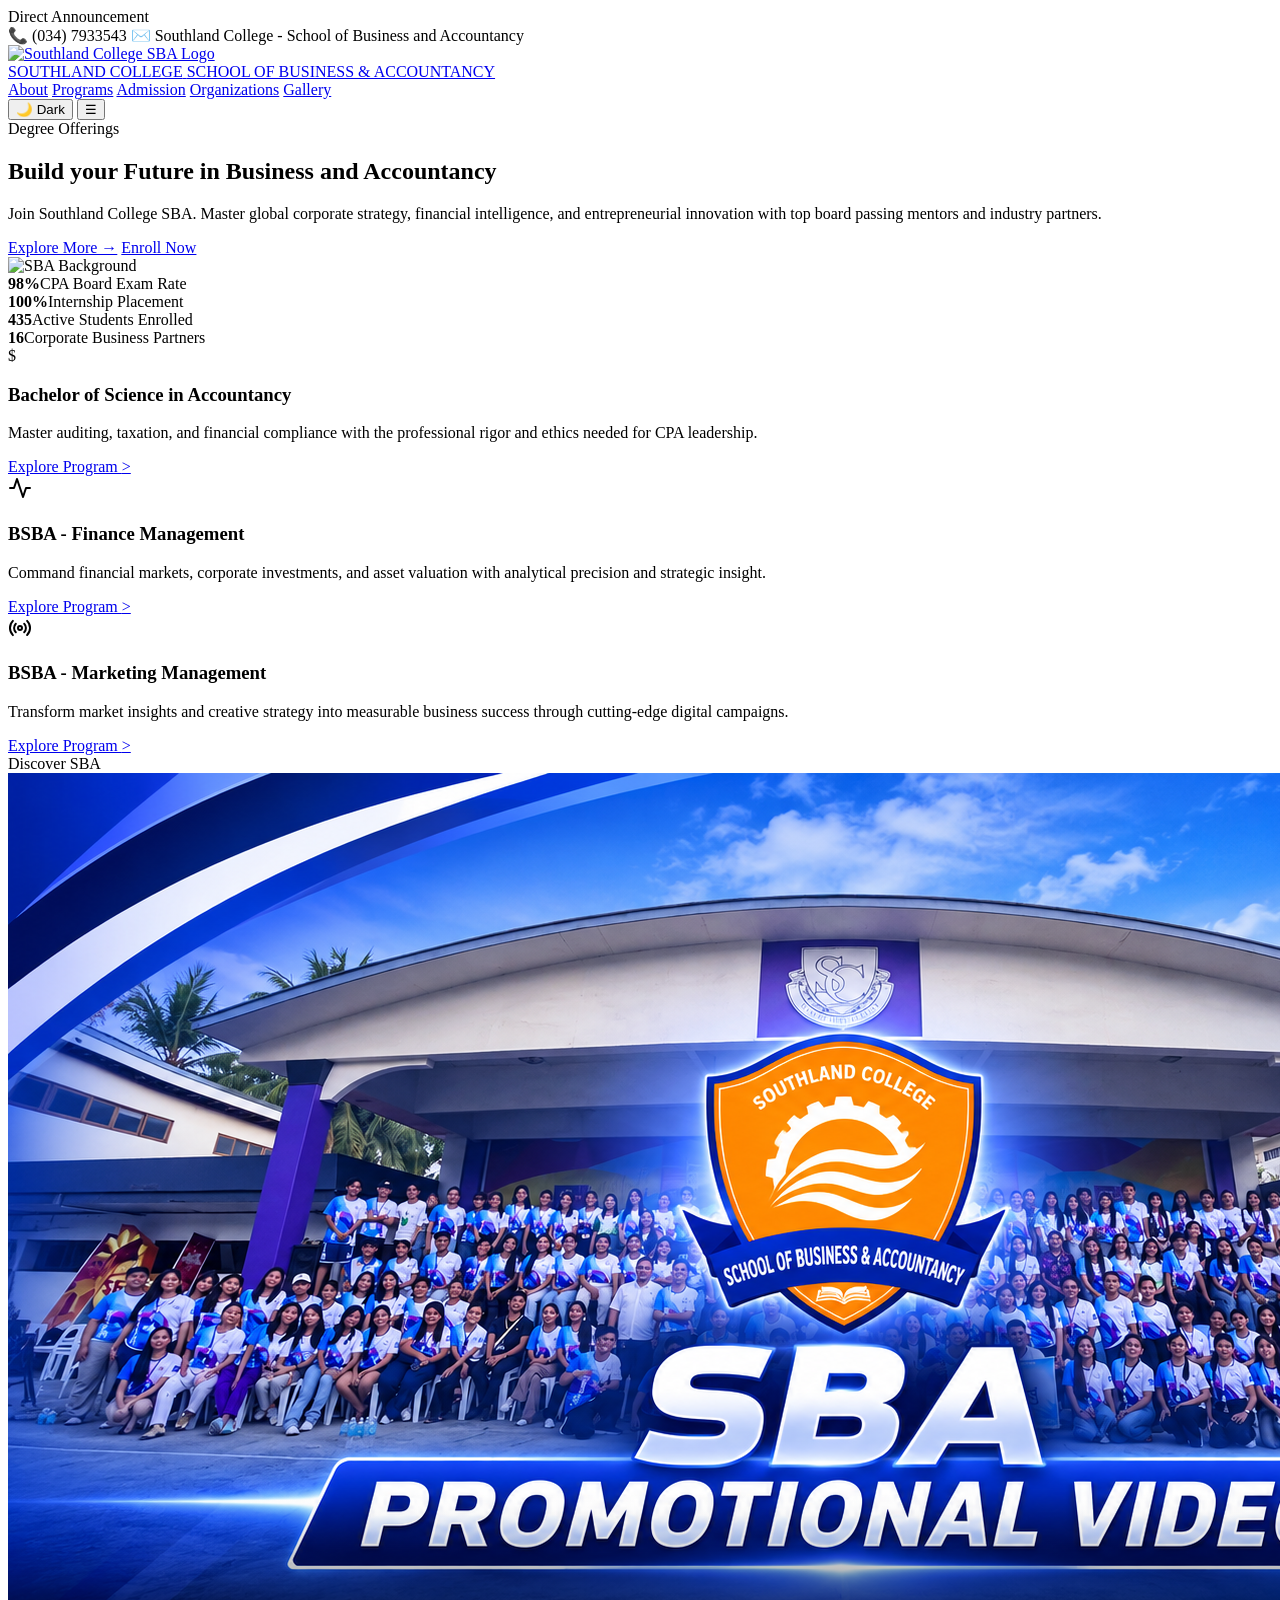
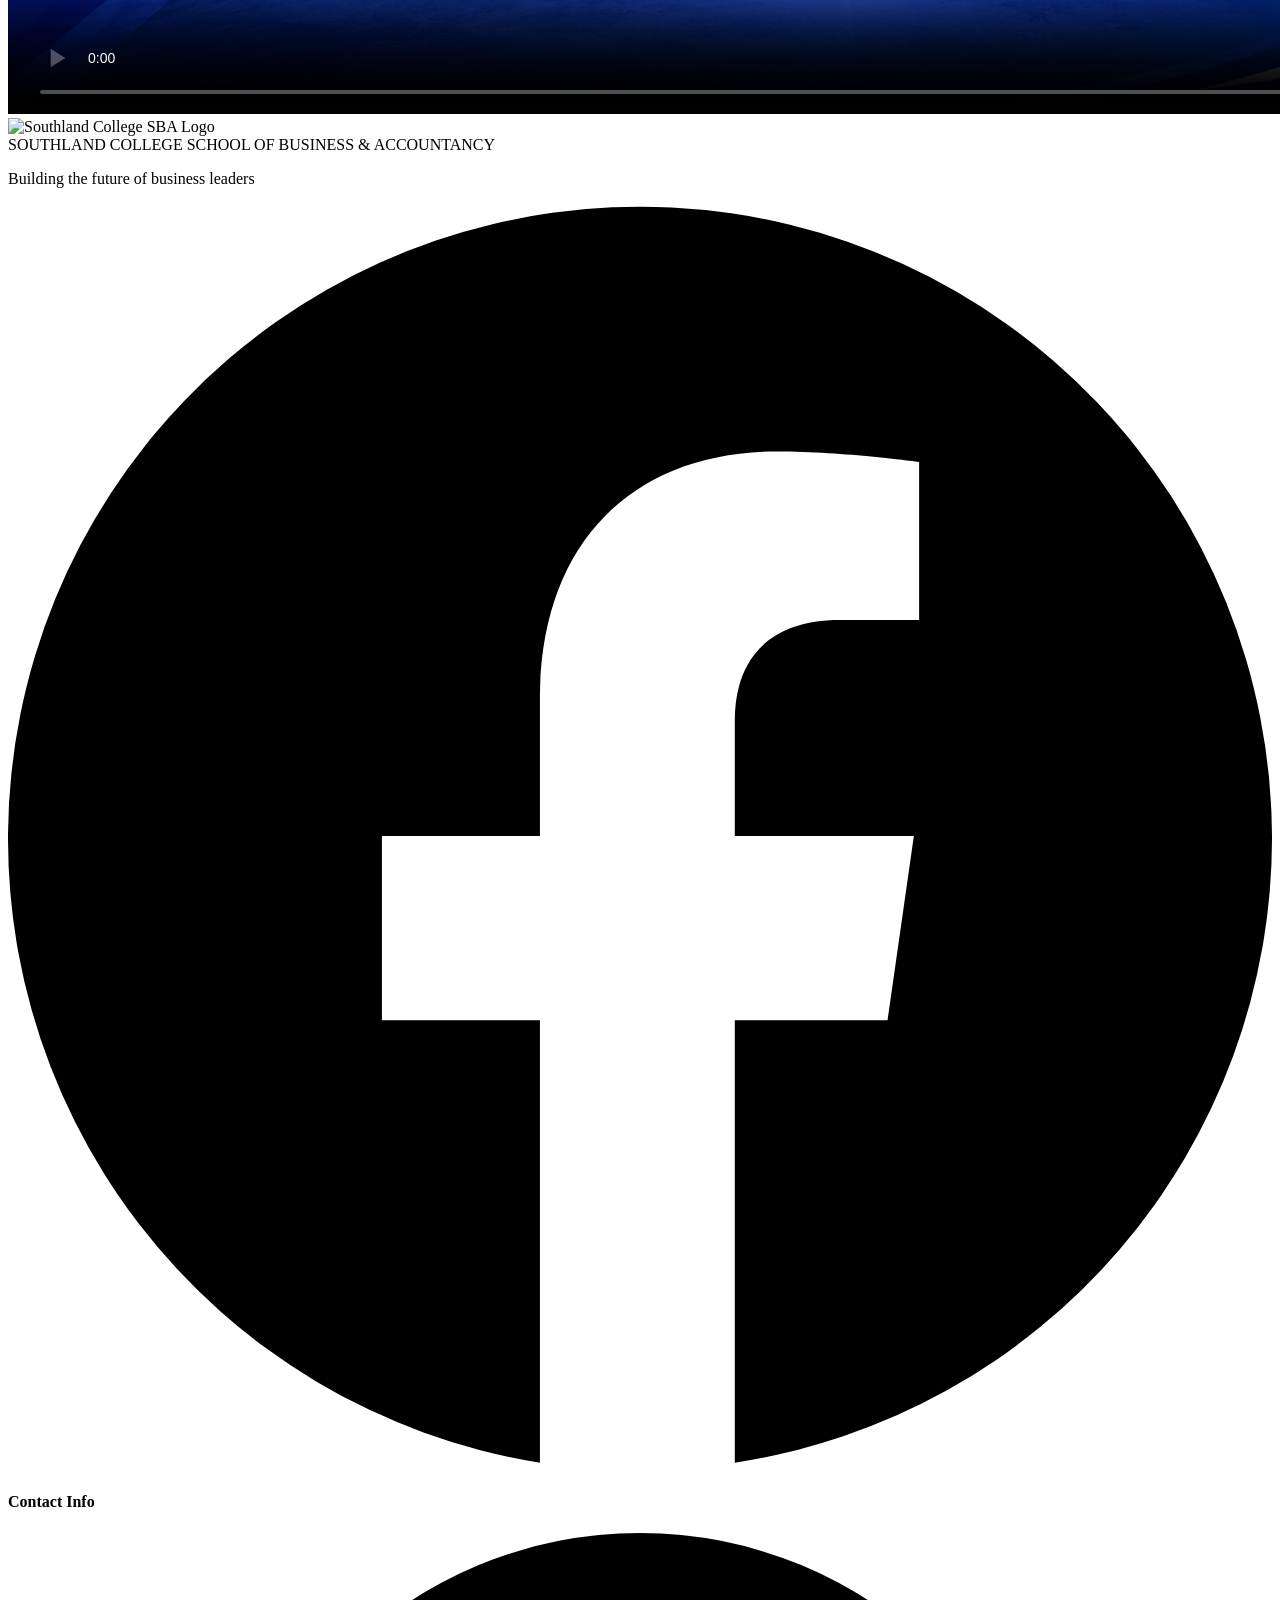
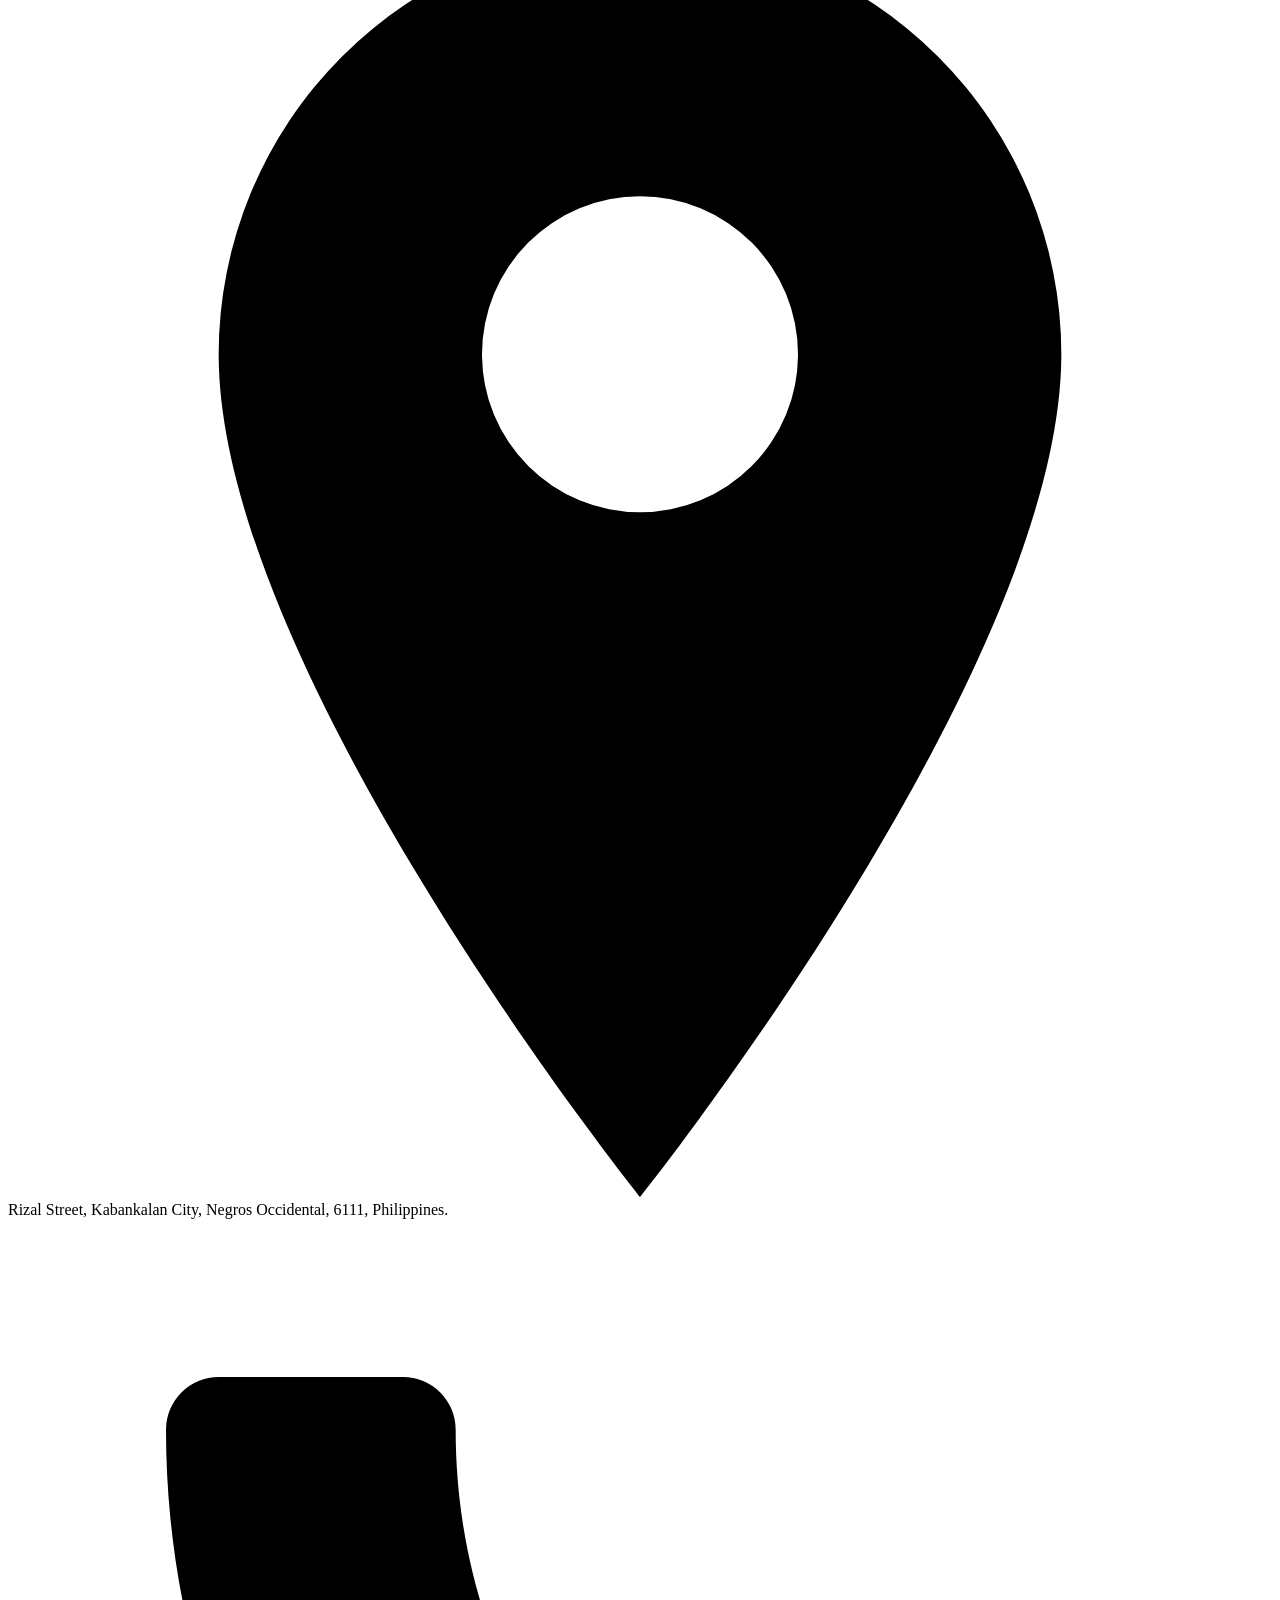
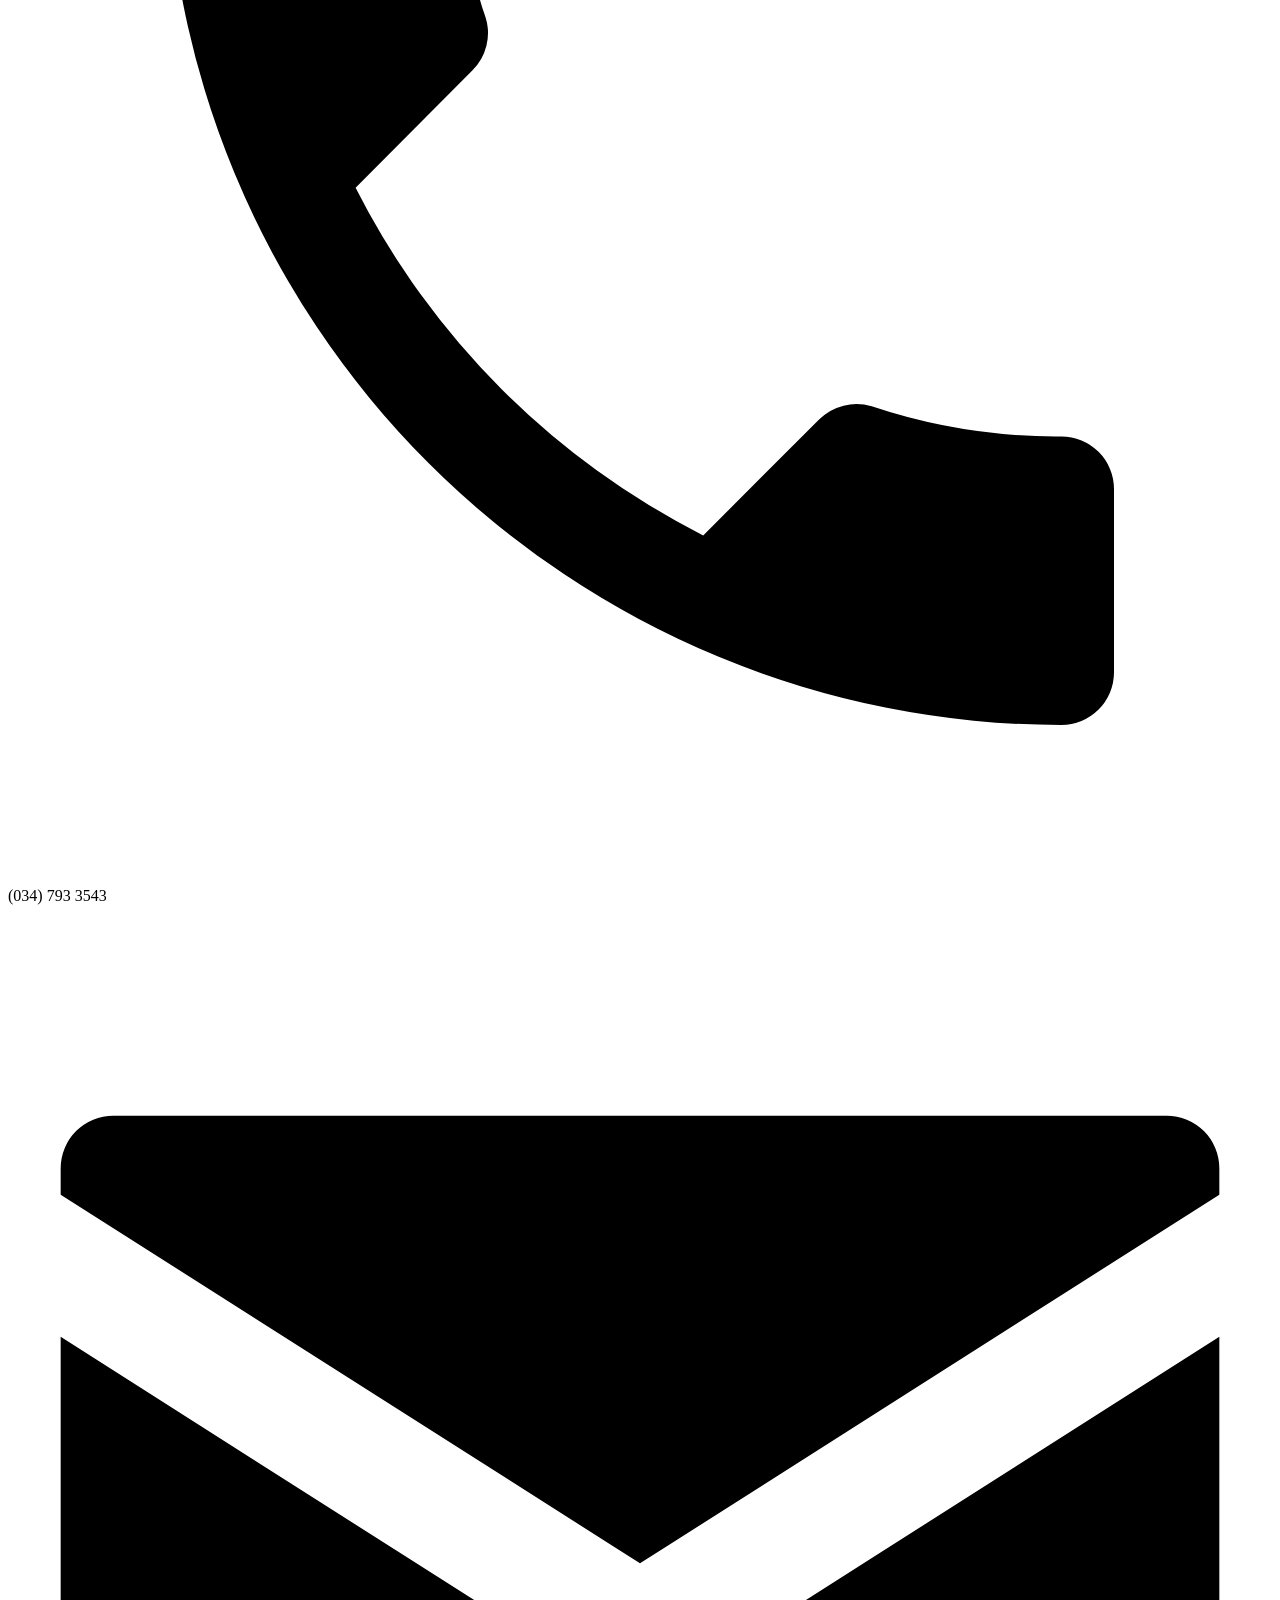
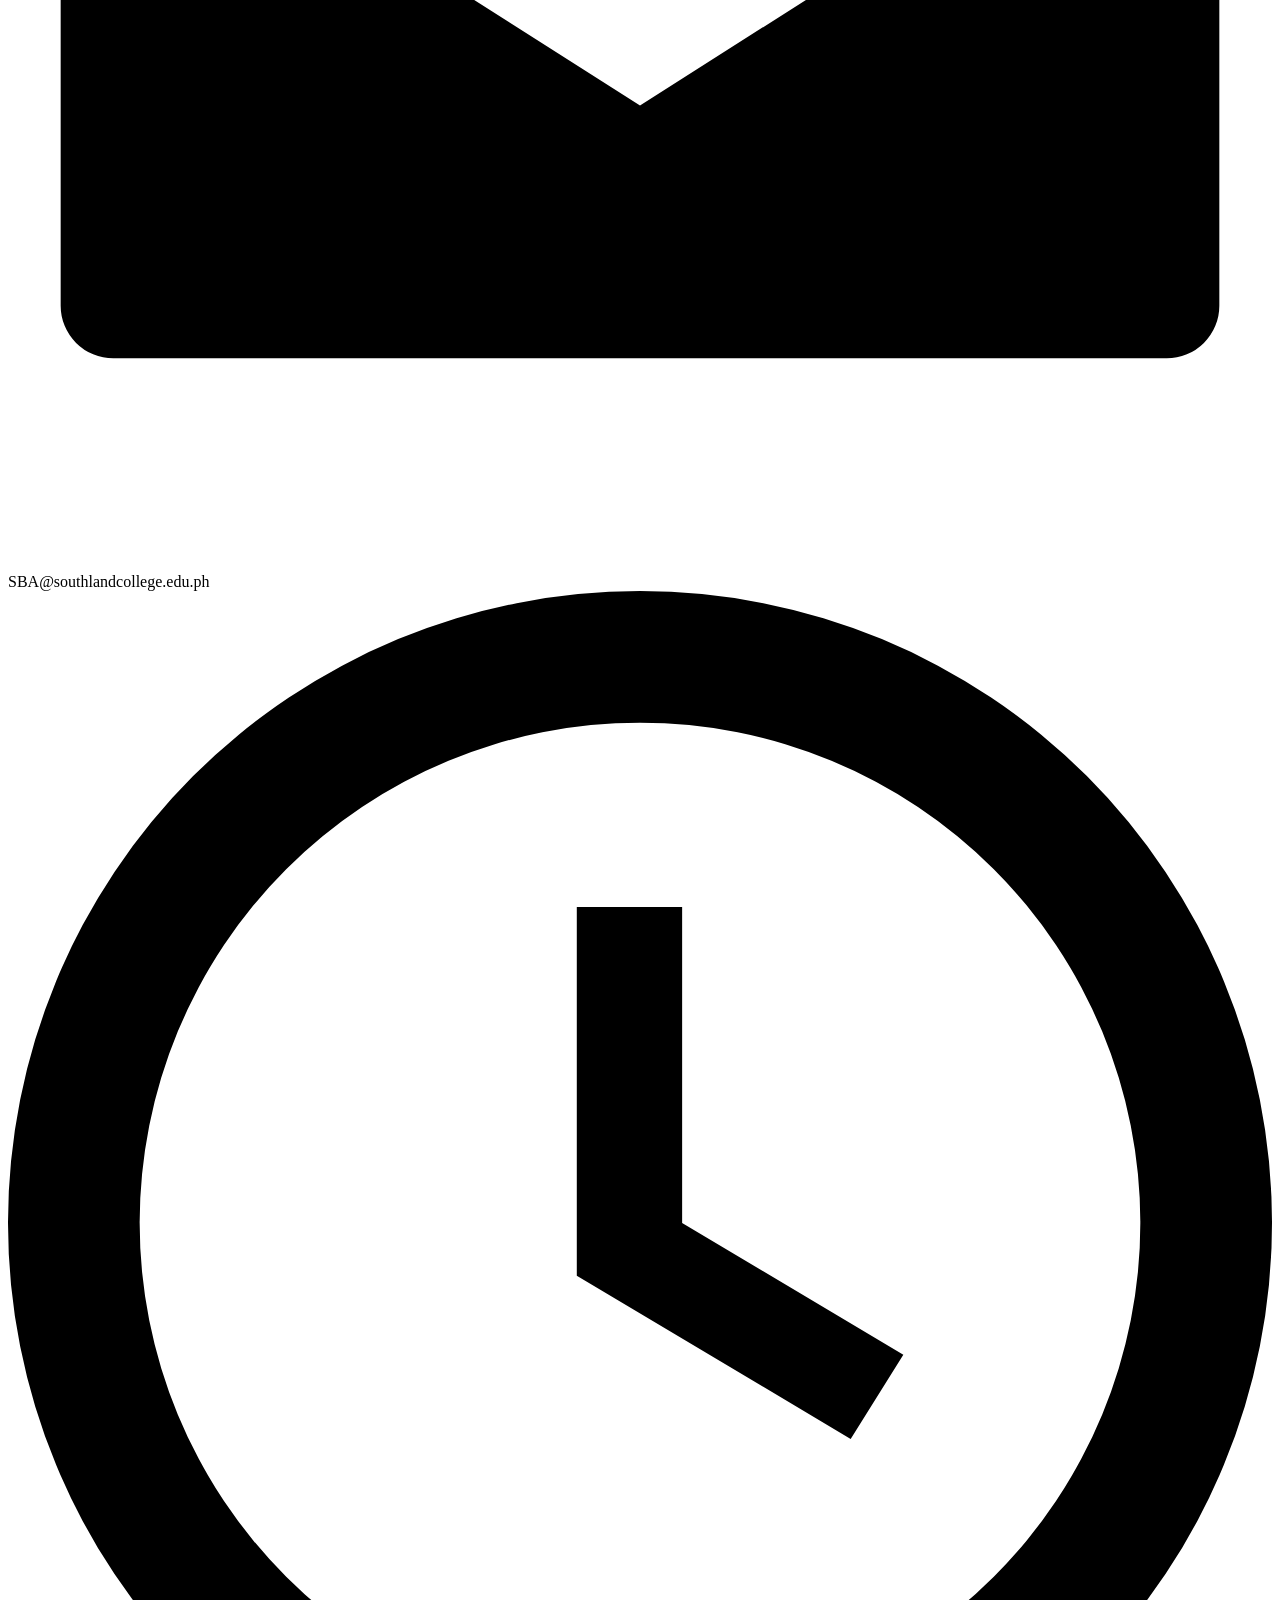
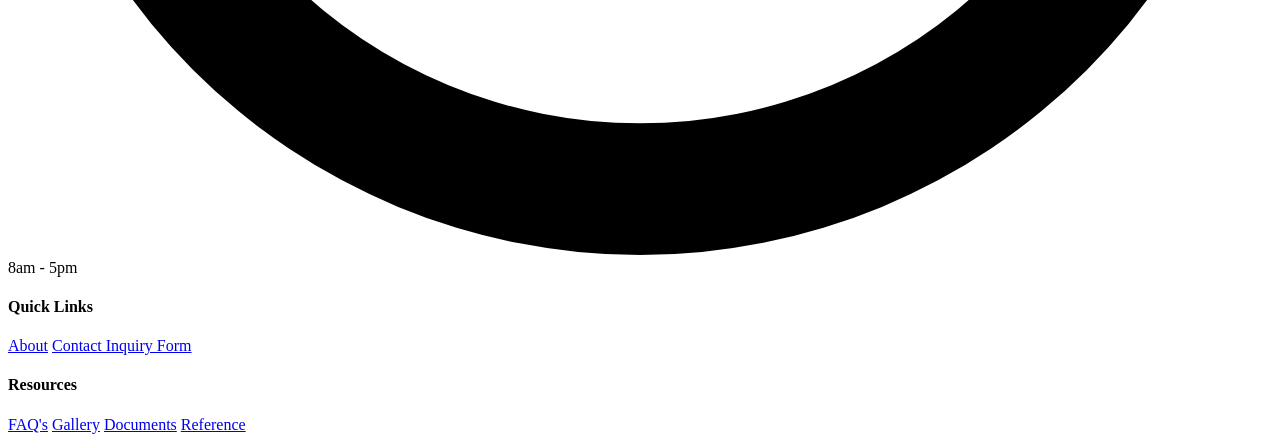
==== SBAWb2.0/html/index.html @ 4d2c1eac "Add files via upload this is not the fennish version" ====
<!DOCTYPE html>
<html lang="en">

<head>
    <meta charset="utf-8">
    <meta name="viewport" content="width=device-width, initial-scale=1, viewport-fit=cover">
    <title>Southland College - SBA | Home</title>
    <link rel="stylesheet" href="../styles/global.css">
    <link rel="stylesheet" href="../styles/home.css">
    <!-- Google Fonts: Inter -->
    <link rel="preconnect" href="https://fonts.googleapis.com">
    <link rel="preconnect" href="https://fonts.gstatic.com" crossorigin>
    <link href="https://fonts.googleapis.com/css2?family=Inter:wght@300;400;500;600;700;800&display=swap"
        rel="stylesheet">
</head>

<body>
    <!-- TOP ANNOUNCEMENT / UTILITY BAR -->
    <div class="top-bar">
        <div class="wrap top-bar-wrap">
            <span>Direct Announcement</span>
            <div class="top-contact">
                <span>📞 (034) 7933543</span>
                <span>✉️ Southland College - School of Business and Accountancy</span>
            </div>
        </div>
    </div>

    <header>
        <div class="wrap">
            <a class="logo" href="index.html">
                <img src="../images/SBA 2 (1).png" alt="Southland College SBA Logo" class="logo-img">
                <div class="logo-text">
                    <span class="logo-title">SOUTHLAND COLLEGE</span>
                    <span class="logo-subtitle">SCHOOL OF BUSINESS & ACCOUNTANCY</span>
                </div>
            </a>
            <nav id="nav">
                <a href="about.html">About</a>
                <a href="programs.html">Programs</a>
                <a href="admission.html">Admission</a>
                <a href="organizations.html">Organizations</a>
                <a href="gallery.html">Gallery</a>
            </nav>
            <!-- Theme Toggle Button -->
            <button id="theme-toggle" class="theme-toggle-btn" aria-label="Toggle theme">🌙 Dark</button>
            <button class="menu" id="menu" aria-label="Toggle menu" aria-expanded="false">&#9776;</button>
        </div>
    </header>

    <main>
        <!-- HOME PAGE -->
        <section class="page on" id="home">
            <div class="wrap">
                <div class="hero">
                    <div>
                        <div class="eyebrow">Degree Offerings</div>
                        <h1>Build your Future in Business and Accountancy</h1>
                        <p>Join Southland College SBA. Master global corporate strategy, financial intelligence, and
                            entrepreneurial
                            innovation with top board passing mentors and industry partners.</p>
                        <a class="btn" href="admission.html">Explore More →</a>
                        <a class="btn ghost" href="admission.html">Enroll Now</a>
                    </div>
                    <div class="hero-image">
                        <img src="../images/SBABACKGROUND.PNG.jpg" alt="SBA Background">
                    </div>
                </div>

                <!-- STATS -->
                <div class="stats">
                    <div class="stat"><b>98%</b><span>CPA Board Exam Rate</span></div>
                    <div class="stat"><b>100%</b><span>Internship Placement</span></div>
                    <div class="stat"><b>435</b><span>Active Students Enrolled</span></div>
                    <div class="stat"><b>16</b><span>Corporate Business Partners</span></div>
                </div>

                <div class="grid3">
                    <!-- Card 1: Accountancy -->
                    <div class="dcard">
                        <div class="dcard-icon">
                            <span>$</span>
                        </div>
                        <h3>Bachelor of Science in Accountancy</h3>
                        <p>Master auditing, taxation, and financial compliance with the professional rigor and ethics
                            needed for CPA leadership.</p>
                        <div class="dcard-footer">
                            <a href="programs.html">Explore Program <span class="arrow">&gt;</span></a>
                        </div>
                    </div>

                    <!-- Card 2: Financial Management -->
                    <div class="dcard">
                        <div class="dcard-icon">
                            <svg width="24" height="24" viewBox="0 0 24 24" fill="none" stroke="currentColor"
                                stroke-width="2" stroke-linecap="round" stroke-linejoin="round">
                                <polyline points="22 12 18 12 15 21 9 3 6 12 2 12"></polyline>
                            </svg>
                        </div>
                        <h3>BSBA - Finance Management</h3>
                        <p>Command financial markets, corporate investments, and asset valuation with analytical
                            precision and strategic insight.</p>
                        <div class="dcard-footer">
                            <a href="programs.html">Explore Program <span class="arrow">&gt;</span></a>
                        </div>
                    </div>

                    <!-- Card 3: Marketing Management -->
                    <div class="dcard">
                        <div class="dcard-icon">
                            <svg width="24" height="24" viewBox="0 0 24 24" fill="none" stroke="currentColor"
                                stroke-width="2" stroke-linecap="round" stroke-linejoin="round">
                                <path d="M4.9 19.1C1 15.2 1 8.8 4.9 4.9"></path>
                                <path d="M7.8 16.2c-2.3-2.3-2.3-6.1 0-8.5"></path>
                                <circle cx="12" cy="12" r="2"></circle>
                                <path d="M16.2 7.8c2.3 2.3 2.3 6.1 0 8.5"></path>
                                <path d="M19.1 4.9c3.9 3.9 3.9 10.2 0 14.1"></path>
                            </svg>
                        </div>
                        <h3>BSBA - Marketing Management</h3>
                        <p>Transform market insights and creative strategy into measurable business success through
                            cutting-edge digital campaigns.</p>
                        <div class="dcard-footer">
                            <a href="programs.html">Explore Program <span class="arrow">&gt;</span></a>
                        </div>
                    </div>
                </div>

                <!-- PROMOTIONAL VIDEO SECTION -->
                <div class="sec">
                    <div class="head">
                        <div class="eyebrow">Discover SBA</div>
                    </div>

                    <div class="video-container">
                        <video controls preload="metadata" poster="../images/preview.png">

                            <source src="../images/Promotional video.mp4" type="video/mp4">

                            Your browser does not support the video tag.
                        </video>
                    </div>

                </div>
            </div>
        </section>
    </main>

    <!-- FOOTER -->
    <footer>
    <div class="wrap">
        <div>
            <div class="logo">
                <img src="../images/SBA 2 (1).png" alt="Southland College SBA Logo" class="logo-img">
                <div class="logo-text">
                    <span class="logo-title">SOUTHLAND COLLEGE</span>
                    <span class="logo-subtitle">SCHOOL OF BUSINESS &amp; ACCOUNTANCY</span>
                </div>
            </div>
            <p class="footer-tagline">Building the future of business leaders</p>
            <a class="footer-social" href="#" aria-label="Facebook" target="_blank" rel="noopener">
                <svg viewBox="0 0 24 24" aria-hidden="true"><path d="M24 12a12 12 0 1 0-13.9 11.9v-8.4H7.1V12h3V9.4c0-3 1.8-4.7 4.5-4.7 1.3 0 2.7.2 2.7.2v3h-1.5c-1.5 0-2 .9-2 1.9V12h3.4l-.5 3.5h-2.9v8.4A12 12 0 0 0 24 12z"/></svg>
            </a>
        </div>

        <div>
            <h4>Contact Info</h4>
            <div class="footer-item">
                <svg viewBox="0 0 24 24" aria-hidden="true"><path d="M12 0a8 8 0 0 0-8 8c0 6 8 16 8 16s8-10 8-16a8 8 0 0 0-8-8zm0 11a3 3 0 1 1 0-6 3 3 0 0 1 0 6z"/></svg>
                <span>Rizal Street, Kabankalan City, Negros Occidental, 6111, Philippines.</span>
            </div>
            <div class="footer-item">
                <svg viewBox="0 0 24 24" aria-hidden="true"><path d="M6.6 10.8a15 15 0 0 0 6.6 6.6l2.2-2.2a1 1 0 0 1 1-.25 11 11 0 0 0 3.6.57 1 1 0 0 1 1 1V20a1 1 0 0 1-1 1A17 17 0 0 1 3 4a1 1 0 0 1 1-1h3.5a1 1 0 0 1 1 1c0 1.25.2 2.45.57 3.57a1 1 0 0 1-.25 1z"/></svg>
                <span>(034) 793 3543</span>
            </div>
            <div class="footer-item">
                <svg viewBox="0 0 24 24" aria-hidden="true"><path d="M2 4h20a1 1 0 0 1 1 1v.5l-11 7-11-7V5a1 1 0 0 1 1-1zm-1 4.2 11 7 11-7V19a1 1 0 0 1-1 1H2a1 1 0 0 1-1-1z"/></svg>
                <span>SBA@southlandcollege.edu.ph</span>
            </div>
            <div class="footer-item">
                <svg viewBox="0 0 24 24" aria-hidden="true"><path d="M12 0a12 12 0 1 0 0 24 12 12 0 0 0 0-24zm0 21.5a9.5 9.5 0 1 1 0-19 9.5 9.5 0 0 1 0 19zM12.8 6h-2v7l5.2 3.1 1-1.6-4.2-2.5z"/></svg>
                <span>8am - 5pm</span>
            </div>
        </div>

        <div class="footer-links">
            <h4>Quick Links</h4>
            <a href="about.html">About</a>
            <a href="admission.html">Contact Inquiry Form</a>
        </div>

        <div class="footer-links">
            <h4>Resources</h4>
            <a href="about.html">FAQ's</a>
            <a href="gallery.html">Gallery</a>
            <a href="about.html">Documents</a>
            <a href="about.html">Reference</a>
        </div>
    </div>
</footer>

    <script>
        const nav = document.getElementById('nav'), mb = document.getElementById('menu');
        mb.addEventListener('click', () => { const o = nav.classList.toggle('open'); mb.setAttribute('aria-expanded', o); });

        // Dark / Light Theme Toggle Script
        const themeBtn = document.getElementById('theme-toggle');
        const currentTheme = localStorage.getItem('theme');

        if (currentTheme === 'dark') {
            document.body.classList.add('dark-theme');
            themeBtn.textContent = '☀️ Light';
        } else {
            themeBtn.textContent = '🌙 Dark';
        }

        themeBtn.addEventListener('click', () => {
            document.body.classList.toggle('dark-theme');
            const isDark = document.body.classList.contains('dark-theme');
            themeBtn.textContent = isDark ? '☀️ Light' : '🌙 Dark';
            localStorage.setItem('theme', isDark ? 'dark' : 'light');
        });
    </script>
</body>

</html>
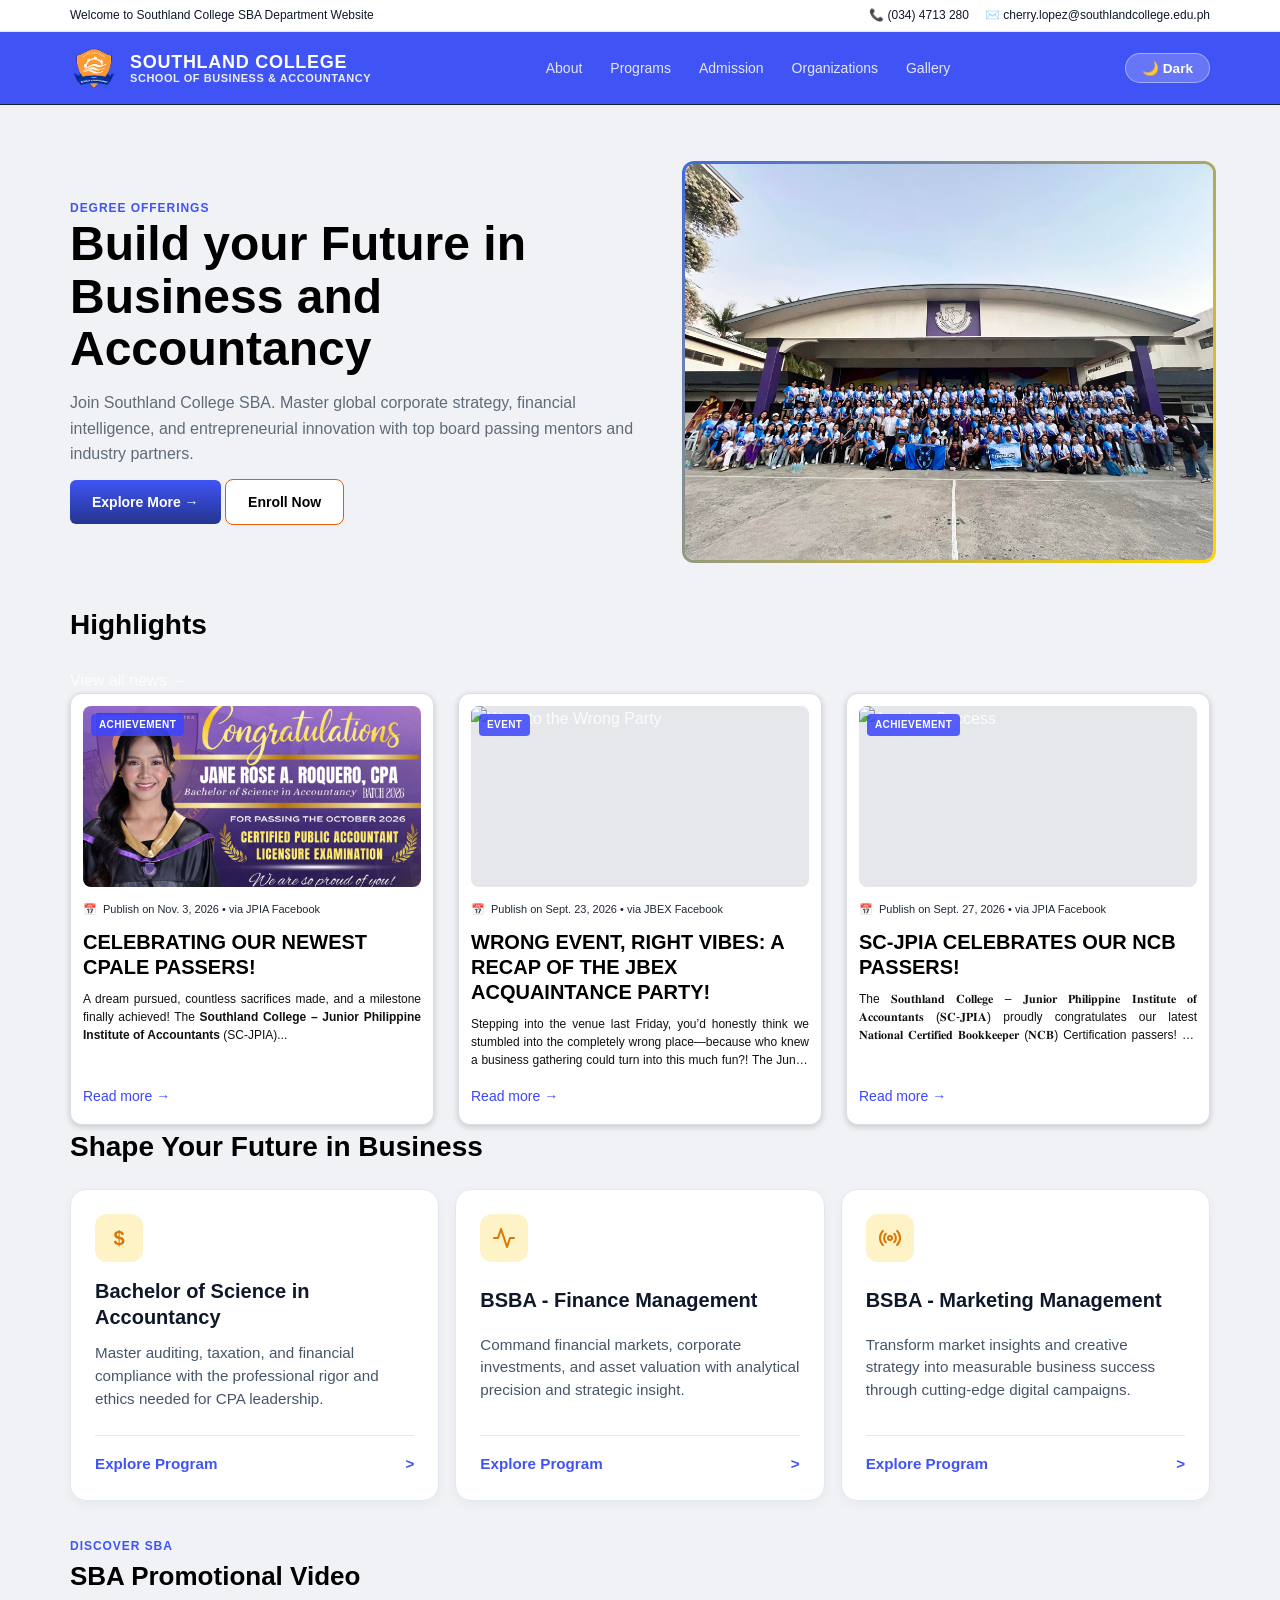
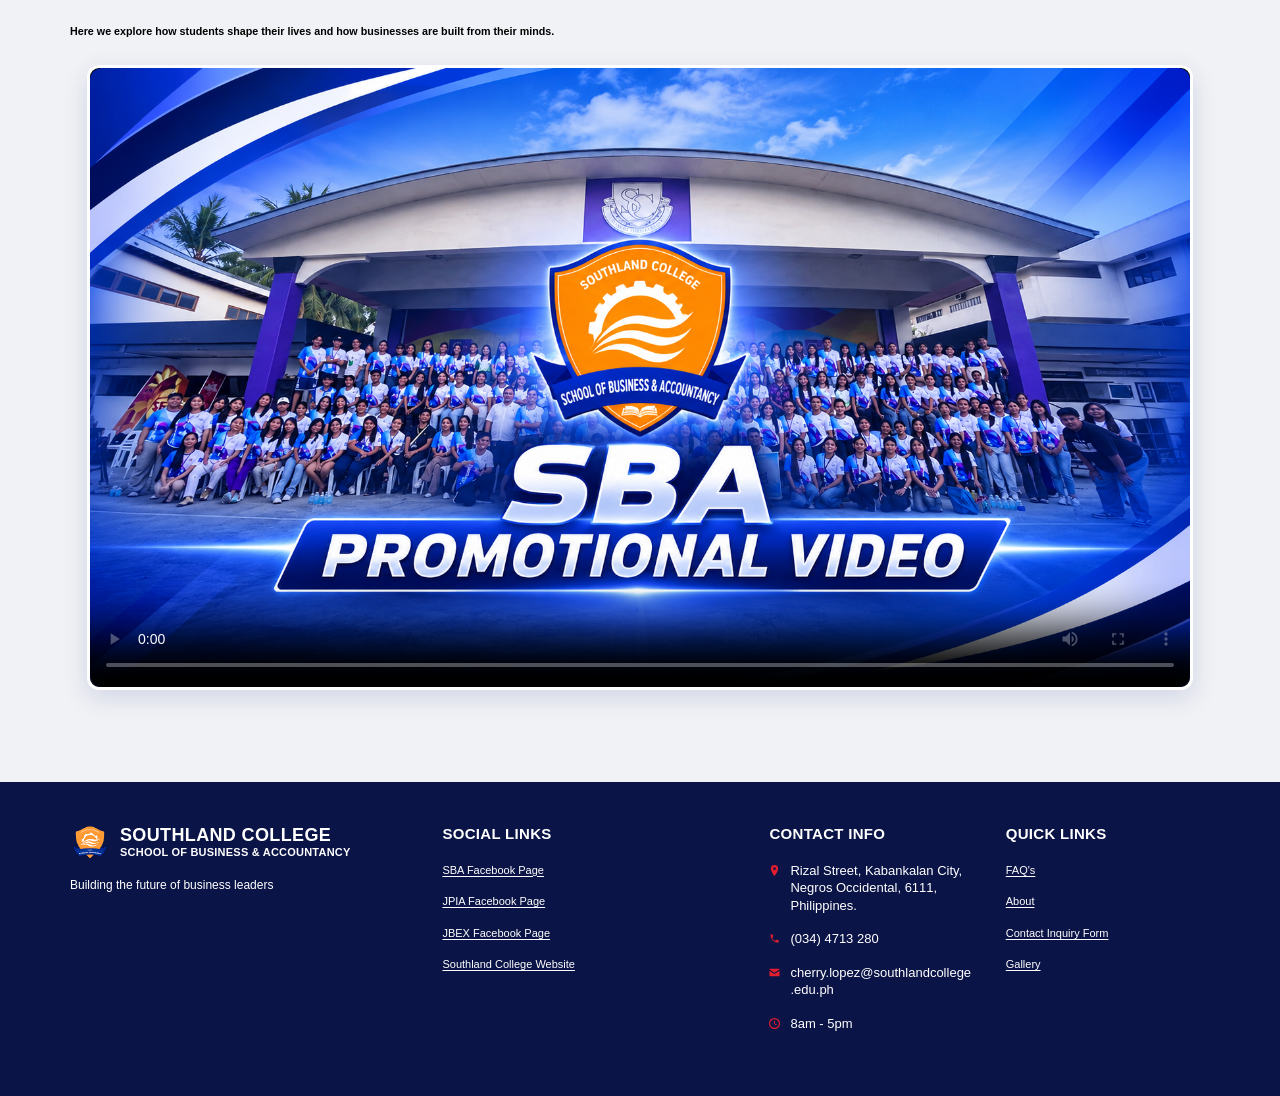
==== commit 10266981: "Add files via upload new, added more annimation" ====
--- a/SBAWb2.0/html/index.html
+++ b/SBAWb2.0/html/index.html
@@ -12,16 +12,22 @@
     <link rel="preconnect" href="https://fonts.gstatic.com" crossorigin>
     <link href="https://fonts.googleapis.com/css2?family=Inter:wght@300;400;500;600;700;800&display=swap"
         rel="stylesheet">
+    <link rel="icon" type="image/png" href="../images/SBA%202%20(1).png">
+    <link rel="apple-touch-icon" href="../images/SBA%202%20(1).png">
+    <link rel="stylesheet" href="../styles/gallery.css">
+    <link rel="stylesheet" href="../styles/enhancements.css">
+    <script>(function(r){r.classList.add('js');try{if(localStorage.getItem('theme')==='dark')r.classList.add('pre-dark');if(!sessionStorage.getItem('sba-intro')){r.classList.add('intro');sessionStorage.setItem('sba-intro','1')}}catch(e){}})(document.documentElement);</script>
+    <script src="../site.js" defer></script>
 </head>
 
 <body>
     <!-- TOP ANNOUNCEMENT / UTILITY BAR -->
     <div class="top-bar">
         <div class="wrap top-bar-wrap">
-            <span>Direct Announcement</span>
+            <span>Welcome to Southland College SBA Department Website</span>
             <div class="top-contact">
-                <span>📞 (034) 7933543</span>
-                <span>✉️ Southland College - School of Business and Accountancy</span>
+                <span>📞 (034) 4713 280</span>
+                <span>✉️ cherry.lopez@southlandcollege.edu.ph</span>
             </div>
         </div>
     </div>
@@ -59,21 +65,60 @@
                         <p>Join Southland College SBA. Master global corporate strategy, financial intelligence, and
                             entrepreneurial
                             innovation with top board passing mentors and industry partners.</p>
-                        <a class="btn" href="admission.html">Explore More →</a>
-                        <a class="btn ghost" href="admission.html">Enroll Now</a>
+                        <a class="btn" href="about.html">Explore More →</a>
+                        <a class="btn ghost" href="admission.html?enroll=form">Enroll Now</a>
                     </div>
                     <div class="hero-image">
                         <img src="../images/SBABACKGROUND.PNG.jpg" alt="SBA Background">
                     </div>
                 </div>
 
-                <!-- STATS -->
-                <div class="stats">
-                    <div class="stat"><b>98%</b><span>CPA Board Exam Rate</span></div>
-                    <div class="stat"><b>100%</b><span>Internship Placement</span></div>
-                    <div class="stat"><b>435</b><span>Active Students Enrolled</span></div>
-                    <div class="stat"><b>16</b><span>Corporate Business Partners</span></div>
-                </div>
+                <!-- LATEST NEWS (replaces the old statistics cards) -->
+                <section class="news-section home-news">
+                    <div class="news-head">
+                        <h2 class="gal-heading">Highlights</h2>
+                        <a class="news-all" href="gallery.html">View all news →</a>
+                    </div>
+                        <div class="news-grid">
+                        <article class="news-card">
+                            <div class="news-img">
+                                <img src="../images/event1.jpg" alt="Congratulations Jane Rose A. Roquero, CPA">
+                                <span class="badge">Achievement</span>
+                            </div>
+                            <div class="news-meta">📅 <span>Publish on Nov. 3, 2026 • via JPIA Facebook</span></div>
+                            <h3>Celebrating Our Newest CPALE Passers!</h3>
+                            <p class="excerpt">A dream pursued, countless sacrifices made, and a milestone finally achieved! The <b>Southland College – Junior Philippine Institute of Accountants</b> (SC-JPIA)...</p>
+                            <a href="https://www.facebook.com/share/14tVyCzJqFy/" class="read-more">Read more →</a>
+                        </article>
+                        <article class="news-card">
+                            <div class="news-img">
+                                <img src="https://scontent.filo1-1.fna.fbcdn.net/v/t39.30808-6/821003462_1085403534134526_1378515098089744312_n.jpg?stp=dst-jpg_tt6&cstp=mx1080x810&ctp=s1080x810&_nc_cat=110&_nc_map=urlgen_bucketless&ccb=1-7&_nc_sid=833d8c&_nc_eui2=AeHTho3kZmBYZgov3ldU_bRAp_UXrwiC7Qan9RevCILtBugsp4BK_cVIfy1BJurzbJ9cyTzTpX1RMU8LiUIy7geI&_nc_ohc=X7h2XmAWyqkQ7kNvwEcvAoG&_nc_oc=Adoj6R8LmOg035iKXEvubJzTgbmo2x1iO0o5lwvf6E50EEhSFH1QZwV_7xNhwq34aFs&_nc_zt=23&_nc_ht=scontent.filo1-1.fna&_nc_gid=1IcerZQc9grEMEKCUAXbWQ&_nc_ss=7b2a8&oh=00_AQQdLapWsVUdwmP-4FeFGkxlGzIJfv_thp5cl1LmZkNl0w&oe=6AFFCAF0" alt="Went to the Wrong Party">
+                                <span class="badge">Event</span>
+                            </div>
+                            <div class="news-meta">📅 <span>Publish on Sept. 23, 2026 • via JBEX Facebook</span></div>
+                            <h3>WRONG EVENT, RIGHT VIBES: A Recap of the JBEX Acquaintance Party!</h3>
+                            <p class="excerpt">Stepping into the venue last Friday, you’d honestly think we stumbled into the completely wrong place—because who knew a business gathering could turn into this much fun?! The Junior Business Executives (JBEX) officially kicked off the school year with our annual Acquaintance Party, bringing energy, style, and serious hype. </p>
+                            <a href="https://www.facebook.com/share/p/1N13nFuKJJ/" class="read-more">Read more →</a>
+                        </article>
+                        <article class="news-card">
+                            <div class="news-img">
+                                <img src="https://scontent.filo1-1.fna.fbcdn.net/v/t39.30808-6/829196395_1599744462169370_8144167892258025941_n.jpg?stp=dst-jpg_tt6&cstp=mx2048x1490&ctp=s590x590&_nc_cat=107&_nc_map=urlgen_bucketless&ccb=1-7&_nc_sid=833d8c&_nc_eui2=AeFSwFu5ojObwN1lSxRyXHz-YN3DtyAXcL1g3cO3IBdwvQ7l_qM4XehXGK3wNrDscJYkr40-leFl7GJl7XVqYCoa&_nc_ohc=BIhtSC-bRMIQ7kNvwFOXiRi&_nc_oc=Ado0zFaNV6DE6pUFHTLjD4XxYAXMBrwWGZQf6-XcIAsG64pZnLUUoXiJYTD0Q6t9tZs&_nc_zt=23&_nc_ht=scontent.filo1-1.fna&_nc_gid=STb8XfZr-hxiCsUArRDcTQ&_nc_ss=7b2a8&oh=00_AQToMFFHIHvah4lgbf64Poks4FpY8J3PPwH2HHejoISqZQ&oe=6AFFDDF9" alt="Another Success">
+                                <span class="badge">Achievement</span>
+                            </div>
+                            <div class="news-meta">📅 <span>Publish on Sept. 27, 2026 • via JPIA Facebook</span></div>
+                            <h3>SC-JPIA CELEBRATES OUR NCB PASSERS!</h3>
+                            <p class="excerpt">The 𝐒𝐨𝐮𝐭𝐡𝐥𝐚𝐧𝐝 𝐂𝐨𝐥𝐥𝐞𝐠𝐞 – 𝐉𝐮𝐧𝐢𝐨𝐫 𝐏𝐡𝐢𝐥𝐢𝐩𝐩𝐢𝐧𝐞 𝐈𝐧𝐬𝐭𝐢𝐭𝐮𝐭𝐞 𝐨𝐟 𝐀𝐜𝐜𝐨𝐮𝐧𝐭𝐚𝐧𝐭𝐬 (𝐒𝐂-𝐉𝐏𝐈𝐀) proudly congratulates our latest 𝐍𝐚𝐭𝐢𝐨𝐧𝐚𝐥 𝐂𝐞𝐫𝐭𝐢𝐟𝐢𝐞𝐝 𝐁𝐨𝐨𝐤𝐤𝐞𝐞𝐩𝐞𝐫 (𝐍𝐂𝐁) Certification passers! 🎉
+𝑹𝒉𝒐𝒃𝒆 𝑭𝒂𝒊𝒕𝒉 𝑷. 𝑷𝒂𝒏𝒈𝒂𝒏𝒊𝒃𝒂𝒏 — 𝘽𝙖𝙩𝙘𝙝 𝟮𝟬𝟭𝟰
+𝑵𝒐𝒗𝒂 𝑴𝒂𝒚 𝑫. 𝑪𝒂𝒓𝒂𝒏𝒆𝒍  — 𝘽𝙖𝙩𝙘𝙝 𝟮𝟬𝟮𝟱
+𝑹𝒂𝒗𝒆𝒏 𝑱. 𝑬𝒔𝒕𝒂𝒏𝒊𝒆𝒍 — 𝘽𝙖𝙩𝙘𝙝 𝟮𝟬𝟮𝟱
+𝑨𝒏𝒈𝒆𝒍 𝑳𝒊𝒛𝒂 𝑬. 𝑳𝒂𝒓𝒅𝒆𝒓𝒂 — 𝘾𝙪𝙧𝙧𝙚𝙣𝙩 4𝙩𝙝 𝙔𝙚𝙖𝙧 𝘽𝙎 𝘼𝙘𝙘𝙤𝙪𝙣𝙩𝙖𝙣𝙘𝙮</p>
+                            <a href="https://www.facebook.com/share/p/1KSxScrP9H/" class="read-more">Read more →</a>
+                        </article>
+                        </div>
+                    </section>
+                    <span class="divider"></span>
+                <!-- WE OFFER -->
+                <h2 class="gal-heading we-offer">Shape Your Future in Business</h2>
 
                 <div class="grid3">
                     <!-- Card 1: Accountancy -->
@@ -85,7 +130,7 @@
                         <p>Master auditing, taxation, and financial compliance with the professional rigor and ethics
                             needed for CPA leadership.</p>
                         <div class="dcard-footer">
-                            <a href="programs.html">Explore Program <span class="arrow">&gt;</span></a>
+                            <a href="programs.html?program=bsa">Explore Program <span class="arrow">&gt;</span></a>
                         </div>
                     </div>
 
@@ -101,7 +146,7 @@
                         <p>Command financial markets, corporate investments, and asset valuation with analytical
                             precision and strategic insight.</p>
                         <div class="dcard-footer">
-                            <a href="programs.html">Explore Program <span class="arrow">&gt;</span></a>
+                            <a href="programs.html?program=bsba-fm">Explore Program <span class="arrow">&gt;</span></a>
                         </div>
                     </div>
 
@@ -121,33 +166,35 @@
                         <p>Transform market insights and creative strategy into measurable business success through
                             cutting-edge digital campaigns.</p>
                         <div class="dcard-footer">
-                            <a href="programs.html">Explore Program <span class="arrow">&gt;</span></a>
+                            <a href="programs.html?program=bsba-mm">Explore Program <span class="arrow">&gt;</span></a>
                         </div>
                     </div>
                 </div>
 
                 <!-- PROMOTIONAL VIDEO SECTION -->
                 <div class="sec">
-                    <div class="head">
-                        <div class="eyebrow">Discover SBA</div>
-                    </div>
-
-                    <div class="video-container">
+                    <div class="video-feature">
+                        <div class="video-copy">
+                            <div class="eyebrow">Discover SBA</div>
+                            <h2>SBA Promotional Video</h2>
+                            <h6>Here we explore how students shape their lives and how businesses are built from their minds.</h6>
+                        </div>
+                        <div class="video-container">
                         <video controls preload="metadata" poster="../images/preview.png">
 
-                            <source src="../images/Promotional video.mp4" type="video/mp4">
+                            <source src="https://github.com/acuyanphil/SBAWeb/releases/download/ver1/SBA_SCPromotionalVideo.1.mov" type="video/mp4">
 
                             Your browser does not support the video tag.
                         </video>
                     </div>
-
+                    </div>
                 </div>
             </div>
         </section>
     </main>
 
-    <!-- FOOTER -->
-    <footer>
+ <!-- FOOTER -->
+<footer>
     <div class="wrap">
         <div>
             <div class="logo">
@@ -158,11 +205,19 @@
                 </div>
             </div>
             <p class="footer-tagline">Building the future of business leaders</p>
-            <a class="footer-social" href="#" aria-label="Facebook" target="_blank" rel="noopener">
-                <svg viewBox="0 0 24 24" aria-hidden="true"><path d="M24 12a12 12 0 1 0-13.9 11.9v-8.4H7.1V12h3V9.4c0-3 1.8-4.7 4.5-4.7 1.3 0 2.7.2 2.7.2v3h-1.5c-1.5 0-2 .9-2 1.9V12h3.4l-.5 3.5h-2.9v8.4A12 12 0 0 0 24 12z"/></svg>
-            </a>
-        </div>
-
+            <div class="footer-social-row">
+               
+            </div>
+        </div>
+
+        <div class="footer-links">
+            <h4>Social Links</h4>
+            <a href="https://www.facebook.com/SCBusinessAndAccountancy" target="_blank" rel="noopener">SBA Facebook Page</a>
+            <a href="https://www.facebook.com/SCJPIA" target="_blank" rel="noopener">JPIA Facebook Page</a>
+            <a href="https://www.facebook.com/SCJBEX" target="_blank" rel="noopener">JBEX Facebook Page</a>
+            <a href="https://www.southlandcollege.edu.ph/" target="_blank" rel="noopener">Southland College Website</a>
+        </div>
+        
         <div>
             <h4>Contact Info</h4>
             <div class="footer-item">
@@ -171,11 +226,11 @@
             </div>
             <div class="footer-item">
                 <svg viewBox="0 0 24 24" aria-hidden="true"><path d="M6.6 10.8a15 15 0 0 0 6.6 6.6l2.2-2.2a1 1 0 0 1 1-.25 11 11 0 0 0 3.6.57 1 1 0 0 1 1 1V20a1 1 0 0 1-1 1A17 17 0 0 1 3 4a1 1 0 0 1 1-1h3.5a1 1 0 0 1 1 1c0 1.25.2 2.45.57 3.57a1 1 0 0 1-.25 1z"/></svg>
-                <span>(034) 793 3543</span>
+                <span>(034) 4713 280</span>
             </div>
             <div class="footer-item">
                 <svg viewBox="0 0 24 24" aria-hidden="true"><path d="M2 4h20a1 1 0 0 1 1 1v.5l-11 7-11-7V5a1 1 0 0 1 1-1zm-1 4.2 11 7 11-7V19a1 1 0 0 1-1 1H2a1 1 0 0 1-1-1z"/></svg>
-                <span>SBA@southlandcollege.edu.ph</span>
+                <span>cherry.lopez@southlandcollege.edu.ph</span>
             </div>
             <div class="footer-item">
                 <svg viewBox="0 0 24 24" aria-hidden="true"><path d="M12 0a12 12 0 1 0 0 24 12 12 0 0 0 0-24zm0 21.5a9.5 9.5 0 1 1 0-19 9.5 9.5 0 0 1 0 19zM12.8 6h-2v7l5.2 3.1 1-1.6-4.2-2.5z"/></svg>
@@ -185,42 +240,14 @@
 
         <div class="footer-links">
             <h4>Quick Links</h4>
+            <a href="about.html#faq">FAQ's</a>
             <a href="about.html">About</a>
-            <a href="admission.html">Contact Inquiry Form</a>
-        </div>
-
-        <div class="footer-links">
-            <h4>Resources</h4>
-            <a href="about.html">FAQ's</a>
+            <a href="admission.html#contact">Contact Inquiry Form</a>
             <a href="gallery.html">Gallery</a>
-            <a href="about.html">Documents</a>
-            <a href="about.html">Reference</a>
         </div>
     </div>
 </footer>
 
-    <script>
-        const nav = document.getElementById('nav'), mb = document.getElementById('menu');
-        mb.addEventListener('click', () => { const o = nav.classList.toggle('open'); mb.setAttribute('aria-expanded', o); });
-
-        // Dark / Light Theme Toggle Script
-        const themeBtn = document.getElementById('theme-toggle');
-        const currentTheme = localStorage.getItem('theme');
-
-        if (currentTheme === 'dark') {
-            document.body.classList.add('dark-theme');
-            themeBtn.textContent = '☀️ Light';
-        } else {
-            themeBtn.textContent = '🌙 Dark';
-        }
-
-        themeBtn.addEventListener('click', () => {
-            document.body.classList.toggle('dark-theme');
-            const isDark = document.body.classList.contains('dark-theme');
-            themeBtn.textContent = isDark ? '☀️ Light' : '🌙 Dark';
-            localStorage.setItem('theme', isDark ? 'dark' : 'light');
-        });
-    </script>
-</body>
+    </body>
 
 </html>
--- a/SBAWb2.0/styles/global.css
+++ b/SBAWb2.0/styles/global.css
@@ -0,0 +1,1032 @@
+/* Southland College - School of Business and Accountancy (SBA)
+   Global styles: fonts, theme variables (light/dark), layout helpers, top bar, header/nav, buttons, shared components, footer.
+   Load this file FIRST. */
+
+/* Apply Inter Font Globally */
+* {
+    font-family: 'Inter', -apple-system, BlinkMacSystemFont, "Segoe UI", Roboto, Helvetica, Arial, sans-serif;
+}
+
+body {
+    font-family: 'Inter', sans-serif;
+    -webkit-font-smoothing: antialiased;
+    -moz-osx-font-smoothing: grayscale;
+}
+
+:root {
+    /* Southland College Color Palette */
+    /* Royal Blue */
+    --primary-gradient: linear-gradient(180deg, #4054F5 0%, #24358F 100%);
+    --primary-color: #fff;
+    --primary-color2: #0F172A;
+    --primary-dark: #172033;
+    /* Background Colors */
+    --bg: #F1F2F5;
+    --surface: #FFFFFF;
+    /* Text Colors */
+    --ink: #fcfcfc;
+    --mute: #5F6B7A;
+    /* Borders */
+    --line: #4054F5;
+    --line-subtle: #D9DDE5;
+    /* Orange */
+    --dark: #fff;
+    --darkink: #FFFFFF;
+    --accent: #fff;
+    box-sizing: border-box;
+    padding-top: env(safe-area-inset-top, 0px);
+    padding-bottom: env(safe-area-inset-bottom, 0px);
+}
+
+/* Dark Theme */
+body.dark-theme {
+    --bg: #111827;
+    --surface: #1F2937;
+    --ink: #F1F2F5;
+    --mute: #AAB3C2;
+    --line-subtle: #374151;
+    --dark: #172033;
+    --darkink: #FFFFFF;
+    --accent: #E87900;
+}
+
+html {
+    scroll-padding-top: env(safe-area-inset-top, 0px);
+}
+
+body {
+    margin: 0;
+    background: var(--bg);
+    color: var(--ink);
+    font: 16px/1.6 "Helvetica Neue", Arial, sans-serif;
+    transition: background 0.3s ease, color 0.3s ease;
+}
+
+a {
+    color: inherit;
+    text-decoration: none;
+}
+
+.wrap {
+    max-width: 1140px;
+    margin: 0 auto;
+    padding: 0 20px;
+}
+
+/* Top Utility Announcement Bar */
+.top-bar {
+    background: #1b236b;
+    color: #ffffff;
+    font-size: 12px;
+    padding: 6px 0;
+}
+
+.top-bar-wrap {
+    display: flex;
+    justify-content: space-between;
+    align-items: center;
+}
+
+.top-contact {
+    display: flex;
+    gap: 16px;
+}
+
+/* Header & Navigation */
+header {
+    background: var(--primary-gradient);
+    border-bottom: 1px solid var(--primary-dark);
+    position: sticky;
+    top: env(safe-area-inset-top, 0px);
+    z-index: 5;
+    color: #ffffff;
+}
+
+header .wrap {
+    display: flex;
+    align-items: center;
+    justify-content: space-between;
+    height: 72px;
+    gap: 16px;
+}
+
+/* Logo Flex Layout & Image */
+.logo {
+    display: flex;
+    align-items: center;
+    gap: 12px;
+    text-decoration: none;
+    color: #ffffff;
+    transition: transform 0.3s ease;
+}
+
+.logo:hover {
+    transform: scale(1.01);
+}
+
+.logo-img {
+    height: 48px;
+    width: auto;
+    object-fit: contain;
+    display: block;
+}
+
+/* Stacked Two-Line Serif Header Typography */
+.logo-text {
+    display: flex;
+    flex-direction: column;
+    justify-content: center;
+    line-height: 1.15;
+    font-family: "Georgia", "Times New Roman", serif;
+}
+
+.logo-title {
+    font-size: 18px;
+    font-weight: 800;
+    letter-spacing: 0.04em;
+    color: #ffffff;
+    text-transform: uppercase;
+}
+
+.logo-subtitle {
+    font-size: 11px;
+    font-weight: 600;
+    letter-spacing: 0.05em;
+    color: rgba(255, 255, 255, 0.9);
+    text-transform: uppercase;
+}
+
+footer .logo-img {
+    height: 38px;
+}
+
+footer .logo-title {
+    font-size: 15px;
+}
+
+footer .logo-subtitle {
+    font-size: 9px;
+}
+
+/* Animated Navigation Links */
+nav {
+    display: flex;
+    gap: 4px;
+    overflow-x: auto;
+}
+
+nav a {
+    position: relative;
+    padding: 8px 12px;
+    font-size: 14px;
+    color: rgba(255, 255, 255, 0.85);
+    white-space: nowrap;
+    transition: color 0.3s ease, transform 0.2s ease;
+}
+
+/* Sliding Underline Animation */
+nav a::after {
+    content: '';
+    position: absolute;
+    bottom: 2px;
+    left: 50%;
+    width: 0;
+    height: 2px;
+    background-color: var(--accent);
+    border-radius: 2px;
+    transition: width 0.3s cubic-bezier(0.25, 1, 0.5, 1), left 0.3s cubic-bezier(0.25, 1, 0.5, 1);
+}
+
+nav a:hover {
+    color: #ffffff;
+    transform: translateY(-1px);
+}
+
+nav a:hover::after,
+nav a.on::after {
+    width: 80%;
+    left: 10%;
+}
+
+nav a.on {
+    color: #ffffff;
+    font-weight: 600;
+}
+
+/* Theme Toggle Button */
+.theme-btn {
+    background: rgba(255, 255, 255, 0.15);
+    border: 1px solid rgba(255, 255, 255, 0.4);
+    color: #ffffff;
+    padding: 6px 12px;
+    border-radius: 6px;
+    cursor: pointer;
+    font-size: 13px;
+    font-weight: 600;
+    transition: background 0.3s ease, transform 0.2s cubic-bezier(0.34, 1.56, 0.64, 1);
+}
+
+.theme-btn:hover {
+    background: rgba(255, 255, 255, 0.3);
+    transform: scale(1.05);
+}
+
+.page {
+    display: none;
+}
+
+.page.on {
+    display: block;
+    animation: fadeIn 0.4s ease-out forwards;
+}
+
+@keyframes fadeIn {
+    from {
+        opacity: 0;
+        transform: translateY(6px);
+    }
+
+    to {
+        opacity: 1;
+        transform: translateY(0);
+    }
+}
+
+h1 {
+    font-size: clamp(30px, 5vw, 48px);
+    line-height: 1.1;
+    margin: 0 0 14px;
+    color: var(--primary-color2);
+}
+
+h2 {
+    font-size: 26px;
+    margin: 0 0 6px;
+    color: var(--ink);
+}
+
+h3 {
+    margin: 0 0 6px;
+    font-size: 18px;
+}
+
+p {
+    margin: 0 0 12px;
+    color: var(--mute);
+}
+
+/* Buttons */
+.btn {
+    display: inline-block;
+    background: var(--primary-gradient);
+    color: #ffffff;
+    padding: 11px 22px;
+    font-size: 14px;
+    border: 0;
+    border-radius: 6px;
+    cursor: pointer;
+    font-family: inherit;
+    font-weight: 600;
+    transition: transform 0.2s ease, box-shadow 0.2s ease;
+}
+
+.btn:hover {
+    transform: translateY(-2px);
+    box-shadow: 0 4px 12px rgba(61, 80, 252, 0.3);
+}
+
+.btn.ghost {
+    background: var(--accent);
+    color: #ffffff;
+    border: none;
+}
+
+.btn.ghost:hover {
+    background: #b58f29;
+    box-shadow: 0 4px 12px rgba(199, 159, 50, 0.3);
+}
+
+.ph {
+    background: var(--line-subtle);
+    border: 1px solid var(--line-subtle);
+    border-radius: 8px;
+    min-height: 140px;
+    display: flex;
+    align-items: center;
+    justify-content: center;
+    color: var(--mute);
+    font-size: 13px;
+    overflow: hidden;
+}
+
+.sec {
+    padding: 36px 0;
+}
+
+.sec .head {
+    margin-bottom: 20px;
+}
+
+.eyebrow {
+    font-size: 12px;
+    letter-spacing: .12em;
+    text-transform: uppercase;
+    color: var(--ink);
+    font-weight: 700;
+}
+
+/* Grids */
+.grid2 {
+    display: grid;
+    grid-template-columns: repeat(2, 1fr);
+    gap: 16px;
+}
+
+.grid3 {
+    display: grid;
+    grid-template-columns: repeat(3, 1fr);
+    gap: 16px;
+}
+
+.grid4 {
+    display: grid;
+    grid-template-columns: repeat(4, 1fr);
+    gap: 16px;
+}
+
+/* List Rows */
+.list {
+    display: grid;
+    gap: 10px;
+}
+
+.row {
+    background: var(--surface);
+    border: 1.5px solid var(--primary-color);
+    border-radius: 10px;
+    padding: 16px 18px;
+    display: flex;
+    gap: 16px;
+    align-items: center;
+    transition: transform 0.2s ease;
+}
+
+.row:hover {
+    transform: translateX(4px);
+}
+
+.row .th {
+    width: 54px;
+    height: 54px;
+    background: var(--line-subtle);
+    border-radius: 6px;
+    flex: none;
+    display: flex;
+    align-items: center;
+    justify-content: center;
+    font-size: 12px;
+    color: var(--mute);
+}
+
+.card {
+    background: var(--surface);
+    border: 1px solid var(--line-subtle);
+    border-radius: 10px;
+    padding: 22px;
+}
+
+.goal {
+    display: flex;
+    gap: 12px;
+    align-items: center;
+    background: var(--surface);
+    border: 1px solid var(--line-subtle);
+    border-radius: 8px;
+    padding: 14px 16px;
+    margin-bottom: 10px;
+}
+
+.goal i {
+    width: 18px;
+    height: 18px;
+    border: 2px solid var(--primary-color);
+    border-radius: 3px;
+    flex: none;
+}
+
+.pagehead {
+    padding: 48px 0 0.5rem;
+    border-bottom: 2px solid #e2e8f0;
+    margin-bottom: 2.5rem;
+}
+
+/* Footer */
+footer {
+    background: var(--primary-gradient);
+    color: #ffffff;
+    margin-top: 56px;
+    padding: 36px 0;
+}
+
+footer .wrap {
+    display: grid;
+    grid-template-columns: 1.4fr 1fr 1fr 1fr;
+    gap: 24px;
+    font-size: 14px;
+}
+
+footer p,
+footer a {
+    color: rgba(255, 255, 255, 0.8);
+    display: block;
+    font-size: 13px;
+    margin: 0 0 6px;
+    transition: color 0.2s ease;
+}
+
+footer a:hover {
+    color: #ffffff;
+}
+
+footer h4 {
+    margin: 0 0 10px;
+    font-size: 13px;
+    letter-spacing: .08em;
+    text-transform: uppercase;
+    color: #ffffff;
+}
+
+.menu {
+    display: none;
+    background: none;
+    border: 1px solid rgba(255, 255, 255, 0.4);
+    color: #ffffff;
+    width: 44px;
+    height: 44px;
+    font-size: 20px;
+    cursor: pointer;
+    border-radius: 6px;
+    transition: background 0.3s ease;
+}
+
+.menu:hover {
+    background: rgba(255, 255, 255, 0.15);
+}
+
+/* Responsive Adjustments */
+@media (max-width: 1024px) {
+
+    .grid3,
+    .grid4 {
+        grid-template-columns: repeat(2, 1fr);
+    }
+
+    footer .wrap {
+        grid-template-columns: 1fr 1fr;
+    }
+
+    .logo-title {
+        font-size: 15px;
+    }
+
+    .logo-subtitle {
+        font-size: 9px;
+    }
+}
+
+@media (max-width: 760px) {
+
+    .grid2,
+    .grid3,
+    .grid4 {
+        grid-template-columns: 1fr;
+    }
+
+    .menu {
+        display: block;
+    }
+
+    nav {
+        display: flex;
+        flex-direction: column;
+        position: absolute;
+        left: 0;
+        right: 0;
+        top: 100%;
+        background: var(--primary-gradient);
+        padding: 0 20px;
+        max-height: 0;
+        overflow: hidden;
+        opacity: 0;
+        pointer-events: none;
+        transition: max-height 0.4s cubic-bezier(0.25, 1, 0.5, 1), opacity 0.3s ease;
+        box-shadow: 0 8px 16px rgba(0, 0, 0, 0.2);
+    }
+
+    nav.open {
+        max-height: 320px;
+        opacity: 1;
+        padding: 12px 20px 16px;
+        pointer-events: auto;
+    }
+
+    nav a::after {
+        display: none;
+    }
+
+    footer .wrap {
+        grid-template-columns: 1fr;
+    }
+}
+
+header {
+    background: #4054F5 !important;
+    /* Flat Royal Blue */
+    background-image: none !important;
+}
+
+/* Force Top Announcement Bar to White Background */
+.top-bar,
+.announcement-bar,
+header .top-bar {
+    background: var(--primary-color) !important;
+    background-color: #ffffff !important;
+    background-image: none !important;
+    color: #0f172a !important;
+    /* Dark slate text for high contrast */
+    border-bottom: 1px solid #e2e8f0 !important;
+}
+
+/* Ensure links and icons inside top bar match text color */
+.top-bar a,
+.top-bar span,
+.top-bar i,
+.announcement-bar a,
+.announcement-bar span {
+    color: #0f172a !important;
+}
+
+/* Base Style for Eyebrow Subtitles */
+.eyebrow,
+.section-eyebrow,
+.hero-eyebrow {
+    color: #4054F5;
+    /* Royal Blue in Light Mode */
+    font-weight: 700;
+    letter-spacing: 0.08em;
+    text-transform: uppercase;
+}
+
+/* Dark Theme Override for Eyebrows */
+body.dark-theme .eyebrow,
+body.dark-theme .section-eyebrow,
+body.dark-theme .hero-eyebrow,
+[data-theme="dark"] .eyebrow,
+[data-theme="dark"] .section-eyebrow,
+[data-theme="dark"] .hero-eyebrow {
+    color: #60a5fa !important;
+    /* Bright, visible light blue in Dark Mode */
+}
+
+/* =========================================================
+   THEME TOGGLE BUTTON
+   ========================================================= */
+#theme-toggle,
+.theme-btn,
+button#theme-toggle.theme-btn {
+    background-color: rgba(255, 255, 255, 0.2) !important;
+    color: #ffffff !important;
+    border: 1px solid rgba(255, 255, 255, 0.4) !important;
+    border-radius: 50px !important;
+    padding: 6px 16px !important;
+    font-size: 0.85rem !important;
+    font-weight: 600 !important;
+    display: inline-flex !important;
+    align-items: center !important;
+    justify-content: center !important;
+    gap: 6px !important;
+    cursor: pointer !important;
+    outline: none !important;
+    box-shadow: none !important;
+    transition: all 0.2s ease !important;
+}
+
+#theme-toggle:hover,
+.theme-btn:hover {
+    background-color: rgba(255, 255, 255, 0.3) !important;
+    border-color: rgba(255, 255, 255, 0.7) !important;
+}
+
+/* =========================================================
+   RESPONSIVE ADDITIONS (all devices)
+   ========================================================= */
+html {
+    -webkit-text-size-adjust: 100%;
+}
+
+body {
+    overflow-x: hidden;
+}
+
+img,
+video {
+    max-width: 100%;
+}
+
+/* Large screens / TVs */
+@media (min-width: 1400px) {
+    .wrap {
+        max-width: 1280px;
+    }
+}
+
+/* Tablets */
+@media (max-width: 1024px) {
+    header .wrap {
+        gap: 10px;
+    }
+
+    nav a {
+        padding: 8px 8px;
+        font-size: 13px;
+    }
+
+    #theme-toggle,
+    .theme-btn {
+        padding: 6px 12px !important;
+        font-size: 0.8rem !important;
+    }
+
+    h1 {
+        font-size: clamp(28px, 5vw, 40px);
+    }
+}
+
+/* Phones and small tablets */
+@media (max-width: 760px) {
+    .wrap {
+        padding: 0 16px;
+    }
+
+    /* Top bar stacks and wraps */
+    .top-bar-wrap {
+        flex-direction: column;
+        gap: 4px;
+        text-align: center;
+    }
+
+    .top-contact {
+        flex-wrap: wrap;
+        justify-content: center;
+        gap: 4px 12px;
+    }
+
+    /* Header: logo shrinks, buttons stay on the right */
+    header .wrap {
+        height: 64px;
+        gap: 8px;
+    }
+
+    .logo {
+        flex: 1;
+        min-width: 0;
+        gap: 8px;
+    }
+
+    .logo-img {
+        height: 38px;
+    }
+
+    .logo-text {
+        min-width: 0;
+    }
+
+    .logo-title {
+        font-size: 13px;
+    }
+
+    .logo-subtitle {
+        font-size: 8px;
+    }
+
+    #theme-toggle,
+    .theme-btn {
+        flex: none;
+        padding: 5px 10px !important;
+        font-size: 0.75rem !important;
+    }
+
+    .menu {
+        flex: none;
+    }
+
+    /* Bigger tap targets in the mobile menu */
+    nav a {
+        padding: 12px 8px;
+        font-size: 15px;
+    }
+
+    h1 {
+        font-size: clamp(26px, 8vw, 34px);
+    }
+
+    h2 {
+        font-size: 22px;
+    }
+
+    .pagehead {
+        padding: 32px 0 0.5rem;
+        margin-bottom: 1.5rem;
+    }
+
+    .row {
+        flex-wrap: wrap;
+    }
+
+    footer {
+        padding: 28px 0;
+    }
+}
+
+/* Small phones */
+@media (max-width: 400px) {
+    .top-bar {
+        font-size: 11px;
+    }
+
+    .logo-img {
+        height: 32px;
+    }
+
+    .logo-title {
+        font-size: 11px;
+        letter-spacing: 0.02em;
+    }
+
+    .logo-subtitle {
+        font-size: 7px;
+        letter-spacing: 0.02em;
+    }
+
+    #theme-toggle,
+    .theme-btn {
+        padding: 4px 8px !important;
+        font-size: 0.7rem !important;
+    }
+
+    .menu {
+        width: 40px;
+        height: 40px;
+    }
+}
+
+/* Short landscape phones: keep the open menu scrollable */
+@media (max-height: 480px) and (orientation: landscape) {
+    nav.open {
+        max-height: 70vh;
+        overflow-y: auto;
+    }
+}
+
+/* Respect users who turn off animations */
+@media (prefers-reduced-motion: reduce) {
+    * {
+        animation: none !important;
+        transition: none !important;
+    }
+}
+
+/* =========================================================
+   PROGRAMS PAGE: MOBILE / TABLET FIX
+   ========================================================= */
+
+/* Tablets: 2 cards per row */
+@media (max-width: 1024px) {
+
+    .program-grid,
+    .programs-grid,
+    .program-cards,
+    .programs-container,
+    .program-list,
+    .programs-list {
+        display: grid !important;
+        grid-template-columns: repeat(2, minmax(0, 1fr)) !important;
+        gap: 20px !important;
+    }
+}
+
+/* Phones: 1 card per row, full width */
+@media (max-width: 700px) {
+
+    .program-grid,
+    .programs-grid,
+    .program-cards,
+    .programs-container,
+    .program-list,
+    .programs-list {
+        display: grid !important;
+        grid-template-columns: 1fr !important;
+        gap: 20px !important;
+    }
+
+    .program-card,
+    .programs-card,
+    .prog-card {
+        width: 100% !important;
+        max-width: 420px;
+        margin: 0 auto;
+        min-width: 0;
+    }
+
+    /* Poster image fills the top of the card */
+    .program-card img,
+    .programs-card img,
+    .prog-card img {
+        width: 100%;
+        height: auto;
+        display: block;
+    }
+
+    /* Smaller, readable titles that never get cut off */
+    .program-card h2,
+    .program-card h3,
+    .programs-card h2,
+    .programs-card h3,
+    .prog-card h2,
+    .prog-card h3 {
+        font-size: 20px !important;
+        line-height: 1.25;
+        overflow-wrap: break-word;
+        word-break: normal;
+    }
+
+    .program-card p,
+    .programs-card p,
+    .prog-card p {
+        font-size: 14px;
+        overflow-wrap: break-word;
+    }
+}
+
+/* =========================================================
+   HEADINGS: black in light mode, white in dark mode
+   ========================================================= */
+h1,
+h2,
+h3,
+h4,
+h5,
+h6 {
+    color: #000000;
+}
+
+body.dark-theme h1,
+body.dark-theme h2,
+body.dark-theme h3,
+body.dark-theme h4,
+body.dark-theme h5,
+body.dark-theme h6,
+[data-theme="dark"] h1,
+[data-theme="dark"] h2,
+[data-theme="dark"] h3,
+[data-theme="dark"] h4,
+[data-theme="dark"] h5,
+[data-theme="dark"] h6 {
+    color: #ffffff;
+}
+
+/* Keep headings white on the blue header and footer in both modes */
+header h1, header h2, header h3,
+footer h1, footer h2, footer h3, footer h4 {
+    color: #ffffff;
+}
+
+/* =========================================================
+   FOOTER (mockup style) - keep at the very BOTTOM of global.css.
+   Only targets footer; nothing else in the file is changed.
+   ========================================================= */
+footer {
+    background: #0b1446;
+    background-image: none;
+    color: #ffffff;
+    margin-top: 56px;
+    padding: 40px 0 48px;
+}
+
+footer .wrap {
+    display: grid;
+    grid-template-columns: 1.5fr 1.3fr 0.9fr 0.9fr;
+    gap: 32px;
+    align-items: start;
+    font-size: 14px;
+}
+
+/* Brand column */
+footer .logo {
+    display: flex;
+    align-items: center;
+    gap: 10px;
+}
+
+footer .logo-img {
+    height: 40px;
+}
+
+footer .logo-text {
+    font-family: inherit;
+}
+
+footer .logo-title {
+    font-size: 18px;
+    font-weight: 700;
+    letter-spacing: 0.02em;
+    color: #ffffff;
+}
+
+footer .logo-subtitle {
+    font-size: 11px;
+    font-weight: 700;
+    letter-spacing: 0.02em;
+    color: #ffffff;
+}
+
+footer .footer-tagline {
+    margin: 14px 0 14px;
+    font-size: 12px;
+    color: #ffffff;
+}
+
+footer .footer-social {
+    display: inline-block;
+    margin: 0;
+    line-height: 0;
+}
+
+footer .footer-social svg {
+    width: 26px;
+    height: 26px;
+    fill: #ffffff;
+}
+
+/* Headings */
+footer h4 {
+    margin: 0 0 16px;
+    font-size: 15px;
+    font-weight: 700;
+    letter-spacing: 0.02em;
+    text-transform: uppercase;
+    color: #ffffff;
+}
+
+/* Contact info */
+footer .footer-item {
+    display: flex;
+    align-items: flex-start;
+    gap: 10px;
+    margin: 0 0 16px;
+    font-size: 13px;
+    line-height: 1.35;
+    color: #ffffff;
+    overflow-wrap: anywhere;
+}
+
+footer .footer-item svg {
+    width: 11px;
+    height: 11px;
+    flex: none;
+    margin-top: 3px;
+    fill: #e11d2e;
+}
+
+/* Link lists */
+footer .footer-links a {
+    display: block;
+    width: fit-content;
+    margin: 0 0 14px;
+    font-size: 11px;
+    color: #ffffff;
+    text-decoration: underline;
+    text-underline-offset: 2px;
+    transition: opacity 0.2s ease;
+}
+
+footer .footer-links a:hover {
+    color: #ffffff;
+    opacity: 0.75;
+}
+
+@media (max-width: 1024px) {
+    footer .wrap {
+        grid-template-columns: 1fr 1fr;
+    }
+}
+
+@media (max-width: 760px) {
+    footer {
+        padding: 32px 0;
+    }
+
+    footer .wrap {
+        grid-template-columns: 1fr;
+    }
+}
--- a/SBAWb2.0/styles/home.css
+++ b/SBAWb2.0/styles/home.css
@@ -0,0 +1,651 @@
+/* Southland College - School of Business and Accountancy (SBA)
+   Home page: hero, stat cards, featured program cards (.dcard), promo video, hero buttons. */
+
+/* Hero Section */
+.hero {
+    display: grid;
+    grid-template-columns: 1.1fr 1fr;
+    gap: 32px;
+    align-items: center;
+    padding: 56px 0 40px;
+}
+
+.hero-image {
+    width: 100%;
+    border-radius: 12px;
+    overflow: hidden;
+    transition: transform 0.3s ease;
+    /* Royal Blue to Gold Gradient Border */
+    border: 3px solid transparent;
+    background: linear-gradient(white, white) padding-box, linear-gradient(135deg, #4169E1, #FFD700) border-box;
+}
+
+.hero-image:hover {
+    transform: scale(1.01);
+}
+
+.hero-image img {
+    width: 100%;
+    height: auto;
+    object-fit: cover;
+    display: block;
+}
+
+/* Stat Cards */
+.stats {
+    display: grid;
+    grid-template-columns: repeat(4, 1fr);
+    gap: 12px;
+    margin-bottom: 48px;
+    border: var(--ink);
+}
+
+.stat {
+    background: var(--primary-gradient);
+    color: #ffffff;
+    border-radius: 10px;
+    padding: 18px;
+    text-align: center;
+    transition: transform 0.3s ease;
+    border: var(--ink);
+}
+
+.stat:hover {
+    transform: translateY(-4px);
+}
+
+.stat b {
+    display: block;
+    font-size: 30px;
+}
+
+.stat span {
+    font-size: 13px;
+    color: rgba(255, 255, 255, 0.85);
+}
+
+/* Program Cards */
+.dcard {
+    background: var(--primary-gradient);
+    color: #ffffff;
+    border-radius: 10px;
+    padding: 24px;
+    min-height: 190px;
+    display: flex;
+    flex-direction: column;
+    justify-content: space-between;
+    transition: transform 0.3s ease, box-shadow 0.3s ease;
+}
+
+.dcard:hover {
+    transform: translateY(-4px);
+    box-shadow: 0 8px 20px rgba(36, 48, 150, 0.2);
+}
+
+.dcard:nth-child(1) {
+    background: var(--surface);
+    color: var(--ink);
+    border: 2px solid var(--primary-color);
+}
+
+.dcard:nth-child(1) p {
+    color: var(--mute);
+}
+
+.dcard:nth-child(1) a {
+    color: var(--primary-color);
+}
+
+.dcard:nth-child(2) {
+    background: var(--accent);
+    color: #ffffff;
+}
+
+.dcard p {
+    color: rgba(255, 255, 255, 0.9);
+}
+
+.dcard a {
+    font-size: 13px;
+    text-decoration: underline;
+    color: #ffffff;
+}
+
+
+/* Promotional Video Container */
+.video-container {
+    width: 100%;
+    max-width: 1100px;
+    aspect-ratio: 16 / 9;
+    margin: 0 auto;
+    border-radius: 12px;
+    overflow: hidden;
+    border: 3px solid var(--primary-color);
+    box-shadow: 0 8px 24px rgba(36, 48, 150, 0.15);
+    background: #000000;
+}
+
+/* Video Sizing */
+.video-container video {
+    display: block;
+    width: 100%;
+    height: 100%;
+    object-fit: cover;
+    border-radius: inherit;
+}
+
+/* Responsive Video */
+@media (max-width: 768px) {
+    .video-container {
+        width: 100%;
+        aspect-ratio: 16 / 9;
+    }
+}
+
+
+.video-container video {
+    width: 100%;
+    height: auto;
+    display: block;
+}
+
+@media (max-width: 760px) {
+    .hero {
+        grid-template-columns: 1fr;
+    }
+}
+
+/* Stat Box Background & Border */
+.stats .stat {
+    background-color: #ffffff !important;
+    border: 1px solid #e2e8f0;
+    border-radius: 12px;
+    box-shadow: 0 4px 6px -1px rgba(0, 0, 0, 0.05);
+}
+
+/* Stat Numbers (e.g., 98%, 100%) */
+.stats .stat b {
+    color: #2563eb !important;
+    /* Bright royal blue */
+}
+
+/* Stat Labels (e.g., CPA Board Exam Rate) */
+.stats .stat span {
+    color: #475569 !important;
+    /* Muted slate gray */
+}
+
+/* Base Card Style */
+.grid3 .dcard {
+    background-color: #ffffff !important;
+    border: 1px solid #f1f5f9 !important;
+    border-radius: 16px;
+    box-shadow: 0 10px 25px -5px rgba(0, 0, 0, 0.05);
+    color: #0f172a !important;
+}
+
+/* Icon Box Background & Color */
+.grid3 .dcard-icon {
+    background-color: #fef3c7 !important;
+    /* Soft yellow icon box */
+    color: #d97706 !important;
+    /* Gold icon color */
+}
+
+/* Text Colors inside Cards */
+.grid3 .dcard h3 {
+    color: #0f172a !important;
+}
+
+.grid3 .dcard p {
+    color: #475569 !important;
+}
+
+/* Bottom Explore Link */
+.grid3 .dcard a {
+    color: #2563eb !important;
+}
+
+/* =========================================================
+   HOMEPAGE: STATS & FEATURED CARDS (CONTRAST FIXES)
+   ========================================================= */
+/* 1. Fix Stats Cards (Row 1) */
+.stats .stat,
+.stat-card {
+    background-color: #ffffff !important;
+    border: 1px solid #e2e8f0 !important;
+    box-shadow: 0 4px 6px -1px rgba(0, 0, 0, 0.05) !important;
+    border-radius: 12px !important;
+}
+
+/* Stat Numbers (98%, 100%, 435, 16) */
+.stats .stat b,
+.stat-card .stat-number {
+    color: #2563eb !important;
+    /* High-contrast bright blue */
+    font-size: 2rem !important;
+    font-weight: 800 !important;
+    display: block !important;
+}
+
+/* Stat Labels */
+.stats .stat span,
+.stat-card .stat-label {
+    color: #475569 !important;
+    /* Clear slate gray */
+    font-size: 0.85rem !important;
+    font-weight: 600 !important;
+}
+
+/* 2. Fix Featured Academic Program Cards (Row 2) */
+.grid3 .dcard {
+    background-color: #ffffff !important;
+    border: 1px solid #e2e8f0 !important;
+    box-shadow: 0 10px 25px -5px rgba(0, 0, 0, 0.05) !important;
+    border-radius: 18px !important;
+    color: #0f172a !important;
+}
+
+/* Uniform Yellow/Gold Icon Box for all 3 cards */
+.grid3 .dcard .dcard-icon,
+.grid3 .dcard>div:first-child {
+    background-color: #fef3c7 !important;
+    /* Soft yellow background */
+    color: #d97706 !important;
+    /* Accent gold icon color */
+}
+
+/* Card Headings */
+.grid3 .dcard h3 {
+    color: #0f172a !important;
+    /* Dark slate text */
+    font-weight: 800 !important;
+}
+
+/* Card Body Text */
+.grid3 .dcard p {
+    color: #475569 !important;
+    /* Visible slate gray */
+}
+
+/* Card Footer Link */
+.grid3 .dcard a,
+.grid3 .dcard-footer a {
+    color: #2563eb !important;
+    /* Bright royal blue */
+    font-weight: 700 !important;
+}
+
+/* White Card Style for Stats */
+.stats .stat {
+    background-color: #ffffff !important;
+    border: 1px solid #e2e8f0 !important;
+    box-shadow: 0 4px 6px -1px rgba(0, 0, 0, 0.05) !important;
+}
+
+.stats .stat b {
+    color: #2563eb !important;
+    /* Bright Royal Blue numbers */
+}
+
+.stats .stat span {
+    color: #475569 !important;
+    /* Dark slate gray text */
+}
+
+/* Force all Featured Academic Program cards to white background */
+.dcard,
+.grid3 .dcard,
+.dcard:nth-child(3) {
+    background-color: #ffffff !important;
+    background-image: none !important;
+    border: 1px solid #e2e8f0 !important;
+    box-shadow: 0 10px 25px -5px rgba(0, 0, 0, 0.05) !important;
+    color: #0f172a !important;
+}
+
+/* Fix text colors inside the card */
+.dcard:nth-child(3) h3 {
+    color: #0f172a !important;
+}
+
+.dcard:nth-child(3) p {
+    color: #475569 !important;
+}
+
+.dcard:nth-child(3) a {
+    color: #2563eb !important;
+}
+
+/* Force Stats Containers to White Card Aesthetic */
+.stats .stat,
+.stats>div,
+.stat-card {
+    background: #ffffff !important;
+    background-color: #ffffff !important;
+    background-image: none !important;
+    border: 1px solid #e2e8f0 !important;
+    border-radius: 14px !important;
+    box-shadow: 0 4px 12px rgba(0, 0, 0, 0.05) !important;
+}
+
+/* Stat Numbers (98%, 100%, 435, 16) */
+.stats .stat b,
+.stats>div b,
+.stat-card b,
+.stat-number {
+    color: #2563eb !important;
+    /* Bold Royal Blue */
+    font-size: 2rem !important;
+    font-weight: 800 !important;
+    display: block !important;
+}
+
+/* Stat Labels under the numbers */
+.stats .stat span,
+.stats>div span,
+.stat-card span,
+.stat-label {
+    color: #475569 !important;
+    /* Visible Slate Gray */
+    font-size: 0.85rem !important;
+    font-weight: 600 !important;
+}
+
+/* Dark Theme Override for Stats Cards */
+body.dark-theme .stats .stat,
+body.dark-theme .stats>div,
+body.dark-theme .stat-card,
+[data-theme="dark"] .stats .stat,
+[data-theme="dark"] .stats>div,
+[data-theme="dark"] .stat-card {
+    background: #1e293b !important;
+    /* Deep navy blue card background */
+    background-color: #1e293b !important;
+    border-color: #334155 !important;
+    /* Subtle slate border */
+    box-shadow: 0 4px 12px rgba(0, 0, 0, 0.2) !important;
+}
+
+/* Stat Numbers in Dark Mode */
+body.dark-theme .stats .stat b,
+body.dark-theme .stats>div b,
+body.dark-theme .stat-card b,
+body.dark-theme .stat-number,
+[data-theme="dark"] .stats .stat b,
+[data-theme="dark"] .stats>div b,
+[data-theme="dark"] .stat-card b,
+[data-theme="dark"] .stat-number {
+    color: #60a5fa !important;
+    /* Vibrant light royal blue */
+}
+
+/* Stat Labels in Dark Mode */
+body.dark-theme .stats .stat span,
+body.dark-theme .stats>div span,
+body.dark-theme .stat-card span,
+body.dark-theme .stat-label,
+[data-theme="dark"] .stats .stat span,
+[data-theme="dark"] .stats>div span,
+[data-theme="dark"] .stat-card span,
+[data-theme="dark"] .stat-label {
+    color: #94a3b8 !important;
+    /* Soft light gray text */
+}
+
+/* Dark Theme Override for Featured Academic Program Cards */
+body.dark-theme .dcard,
+body.dark-theme .grid3 .dcard,
+[data-theme="dark"] .dcard,
+[data-theme="dark"] .grid3 .dcard {
+    background-color: #1e293b !important;
+    /* Deep navy blue card background */
+    border-color: #334155 !important;
+    /* Slate border */
+    box-shadow: 0 10px 25px -5px rgba(0, 0, 0, 0.3) !important;
+}
+
+/* Card Headings in Dark Mode */
+body.dark-theme .dcard h3,
+[data-theme="dark"] .dcard h3 {
+    color: #f8fafc !important;
+    /* Crisp off-white */
+}
+
+/* Paragraph Body Text in Dark Mode */
+body.dark-theme .dcard p,
+[data-theme="dark"] .dcard p {
+    color: #94a3b8 !important;
+    /* Muted light gray */
+}
+
+/* Explore Links in Dark Mode */
+body.dark-theme .dcard a,
+[data-theme="dark"] .dcard a {
+    color: #60a5fa !important;
+    /* Vibrant light royal blue */
+}
+
+/* Icon Box Background in Dark Mode */
+body.dark-theme .dcard-icon,
+body.dark-theme .dcard>div:first-child,
+[data-theme="dark"] .dcard-icon,
+[data-theme="dark"] .dcard>div:first-child {
+    background-color: rgba(245, 158, 11, 0.15) !important;
+    /* Subtle semi-transparent gold glow */
+    color: #fbbf24 !important;
+    /* Bright gold icon */
+}
+
+/* =========================================================
+   FEATURED PROGRAM CARDS (.dcard): LIGHT & DARK MODE
+   ========================================================= */
+/* --- Base Card Container --- */
+.dcard,
+.grid3 .dcard {
+    border-radius: 16px !important;
+    padding: 24px !important;
+    display: flex !important;
+    flex-direction: column !important;
+    justify-content: space-between !important;
+    transition: transform 0.2s ease, box-shadow 0.2s ease !important;
+}
+
+.grid3 .dcard:hover {
+    transform: translateY(-4px) !important;
+}
+
+/* --- Icon Box (Rounded Square) --- */
+.dcard-icon,
+.dcard>div:first-child {
+    width: 48px !important;
+    height: 48px !important;
+    border-radius: 12px !important;
+    display: flex !important;
+    align-items: center !important;
+    justify-content: center !important;
+    font-size: 1.25rem !important;
+    font-weight: 700 !important;
+    margin-bottom: 16px !important;
+}
+
+/* --- Card Typography & Headings --- */
+.dcard h3 {
+    font-size: 1.25rem !important;
+    font-weight: 700 !important;
+    line-height: 1.3 !important;
+    margin-bottom: 12px !important;
+}
+
+.dcard p {
+    font-size: 0.95rem !important;
+    line-height: 1.5 !important;
+    margin-bottom: 24px !important;
+}
+
+/* --- Footer Link with Divider Line --- */
+.dcard a,
+.dcard-footer a {
+    display: flex !important;
+    justify-content: space-between !important;
+    align-items: center !important;
+    padding-top: 16px !important;
+    text-decoration: none !important;
+    font-weight: 600 !important;
+    font-size: 0.95rem !important;
+    width: 100% !important;
+}
+
+/* --- 1. LIGHT MODE CARDS (Top Row) --- */
+body:not(.dark-theme) .dcard,
+body:not(.dark-theme) .grid3 .dcard {
+    background-color: #ffffff !important;
+    border: 1px solid #e2e8f0 !important;
+    box-shadow: 0 4px 12px rgba(0, 0, 0, 0.04) !important;
+}
+
+body:not(.dark-theme) .dcard-icon,
+body:not(.dark-theme) .dcard>div:first-child {
+    background-color: #fef3c7 !important;
+    /* Soft yellow background */
+    color: #d97706 !important;
+    /* Gold icon color */
+}
+
+body:not(.dark-theme) .dcard h3 {
+    color: #0f172a !important;
+    /* Dark text */
+}
+
+body:not(.dark-theme) .dcard p {
+    color: #475569 !important;
+    /* Slate gray text */
+}
+
+body:not(.dark-theme) .dcard a,
+body:not(.dark-theme) .dcard-footer a {
+    color: #4054F5 !important;
+    /* Royal blue link */
+    border-top: 1px solid #e2e8f0 !important;
+    /* Divider line above link */
+}
+
+/* --- 2. DARK MODE CARDS (Bottom Row) --- */
+body.dark-theme .dcard,
+body.dark-theme .grid3 .dcard,
+[data-theme="dark"] .dcard,
+[data-theme="dark"] .grid3 .dcard {
+    background-color: #2563eb !important;
+    /* Solid Vibrant Blue Fill */
+    border: 1px solid #3b82f6 !important;
+    box-shadow: 0 8px 20px rgba(0, 0, 0, 0.25) !important;
+}
+
+body.dark-theme .dcard-icon,
+body.dark-theme .dcard>div:first-child,
+[data-theme="dark"] .dcard-icon,
+[data-theme="dark"] .dcard>div:first-child {
+    background-color: rgba(255, 255, 255, 0.2) !important;
+    /* Semi-transparent white box */
+    color: #ffffff !important;
+    /* Pure white icon */
+}
+
+body.dark-theme .dcard h3,
+body.dark-theme .dcard p,
+[data-theme="dark"] .dcard h3,
+[data-theme="dark"] .dcard p {
+    color: #ffffff !important;
+    /* All text crisp white */
+}
+
+body.dark-theme .dcard a,
+body.dark-theme .dcard-footer a,
+[data-theme="dark"] .dcard a,
+[data-theme="dark"] .dcard-footer a {
+    color: #ffffff !important;
+    /* White link and arrow */
+    border-top: 1px solid rgba(255, 255, 255, 0.2) !important;
+    /* White divider line */
+}
+
+/* =========================================================
+   HERO BUTTONS STYLING
+   ========================================================= */
+/* 1. Explore More (Primary Button) */
+.btn-primary,
+.hero-btns a:first-child,
+.hero .btn:first-child {
+    background-color: #ed5407 !important;
+    /* Royal Blue */
+    background-image: none !important;
+    color: #ffffff !important;
+    border: 1px solid #f35207 !important;
+    border-radius: 8px !important;
+    font-weight: 600 !important;
+}
+
+.btn-primary:hover,
+.hero-btns a:first-child:hover,
+.hero .btn:first-child:hover {
+    background-color: #fa7304 !important;
+}
+
+/* 2. Enroll Now (Secondary Button - Light Mode) */
+body:not(.dark-theme) .btn-secondary,
+body:not(.dark-theme) .btn-orange,
+body:not(.dark-theme) .hero-btns a:last-child,
+body:not(.dark-theme) .hero .btn:last-child {
+    background-color: #ffffff !important;
+    /* Vibrant Orange */
+    background-image: none !important;
+    color: #000000 !important;
+    border: 1px solid #ea580c !important;
+    border-radius: 8px !important;
+    font-weight: 600 !important;
+}
+
+body:not(.dark-theme) .btn-secondary:hover,
+body:not(.dark-theme) .btn-orange:hover,
+body:not(.dark-theme) .hero-btns a:last-child:hover,
+body:not(.dark-theme) .hero .btn:last-child:hover {
+    background-color: #c2410c !important;
+}
+
+/* 3. Enroll Now (Secondary Button - Dark Mode) */
+body.dark-theme .btn-secondary,
+body.dark-theme .btn-orange,
+body.dark-theme .hero-btns a:last-child,
+body.dark-theme .hero .btn:last-child,
+[data-theme="dark"] .btn-secondary,
+[data-theme="dark"] .btn-orange,
+[data-theme="dark"] .hero-btns a:last-child,
+[data-theme="dark"] .hero .btn:last-child {
+    background-color: #2563eb !important;
+    /* Royal Blue override for Dark Mode */
+    background-image: none !important;
+    color: #ffffff !important;
+    border: 1px solid #3b82f6 !important;
+    border-radius: 8px !important;
+    font-weight: 600 !important;
+}
+
+.video-container {
+    width: 100%;
+    max-width: 1100px;
+    aspect-ratio: 16 / 9;
+    margin: 0 auto;
+    border-radius: 12px;
+    overflow: hidden;
+    border: 3px solid var(--primary-color);
+    box-shadow: 0 8px 24px rgba(36, 48, 150, 0.15);
+    background: #000;
+}
+
+.video-container video {
+    display: block;
+    width: 100%;
+    height: 100%;
+    object-fit: cover;
+}
+
--- a/SBAWb2.0/styles/gallery.css
+++ b/SBAWb2.0/styles/gallery.css
@@ -0,0 +1,140 @@
+/* Southland College - School of Business and Accountancy (SBA)
+   Gallery page: news cards (per mockup) + photo grid. */
+
+/* Section headings ("Latest News", "Explore More", "Photo Gallery") */
+.gal-heading {
+    font-size: 28px;
+    font-weight: 800;
+    margin: 0 0 20px;
+    color: #000;
+}
+
+.news-section + .news-section {
+    margin-top: 48px;
+}
+
+/* ---------- NEWS CARDS ---------- */
+.news-grid {
+    display: grid;
+    grid-template-columns: repeat(3, 1fr);
+    gap: 24px;
+}
+
+.news-card {
+    background: var(--surface);
+    border: 1px solid var(--line-subtle, #e5e7eb);
+    border-radius: 12px;
+    padding: 12px;
+    display: flex;
+    flex-direction: column;
+    box-shadow: 0 2px 6px rgba(0, 0, 0, 0.18);
+    transition: transform 0.3s ease, box-shadow 0.3s ease;
+}
+
+.news-card:hover {
+    transform: translateY(-4px);
+    box-shadow: 0 8px 20px rgba(0, 0, 0, 0.16);
+}
+
+/* Image with category badge */
+.news-img {
+    position: relative;
+    border-radius: 8px;
+    overflow: hidden;
+    aspect-ratio: 15 / 8;
+    background: #e5e7eb;
+}
+
+.news-img img {
+    width: 100%;
+    height: 100%;
+    object-fit: cover;
+    object-position: center;
+    display: block;
+}
+
+.badge {
+    position: absolute;
+    top: 8px;
+    left: 8px;
+    padding: 3px 8px;
+    font-size: 10px;
+    font-weight: 600;
+    letter-spacing: 0.04em;
+    text-transform: uppercase;
+    color: #fff;
+    background: rgba(59, 70, 255, 0.85);
+    border-radius: 4px;
+}
+
+/* Meta line: date • source */
+.news-meta {
+    display: flex;
+    align-items: center;
+    gap: 6px;
+    margin: 14px 0 0;
+    font-size: 11px;
+    color: #1f2937;
+}
+
+.news-card h3 {
+    margin: 12px 0 10px;
+    font-size: 20px;
+    line-height: 1.25;
+    font-weight: 800;
+    text-transform: uppercase;
+    color: #000;
+}
+
+.news-card .excerpt {
+    margin: 0 0 16px;
+    font-size: 12px;
+    line-height: 1.5;
+    text-align: justify;
+    color: #111;
+    display: -webkit-box;
+    -webkit-line-clamp: 3;
+    -webkit-box-orient: vertical;
+    overflow: hidden;
+}
+
+.read-more {
+    margin-top: auto;
+    margin-bottom: 4px;
+    font-size: 14px;
+    font-weight: 500;
+    color: #3b46ff;
+    text-decoration: none;
+}
+
+.read-more:hover {
+    text-decoration: underline;
+}
+
+/* ---------- DARK THEME ---------- */
+body.dark-theme .gal-heading,
+body.dark-theme .news-card h3,
+body.dark-theme .news-card .excerpt,
+body.dark-theme .news-meta {
+    color: #f3f4f6;
+}
+
+body.dark-theme .read-more {
+    color: #8b93ff;
+}
+
+/* ---------- RESPONSIVE ---------- */
+@media (max-width: 1024px) {
+    .news-grid {
+        grid-template-columns: repeat(2, 1fr);
+    }
+}
+
+@media (max-width: 760px) {
+    .news-grid {
+        grid-template-columns: 1fr;
+    }
+    .gal-heading {
+        font-size: 24px;
+    }
+}
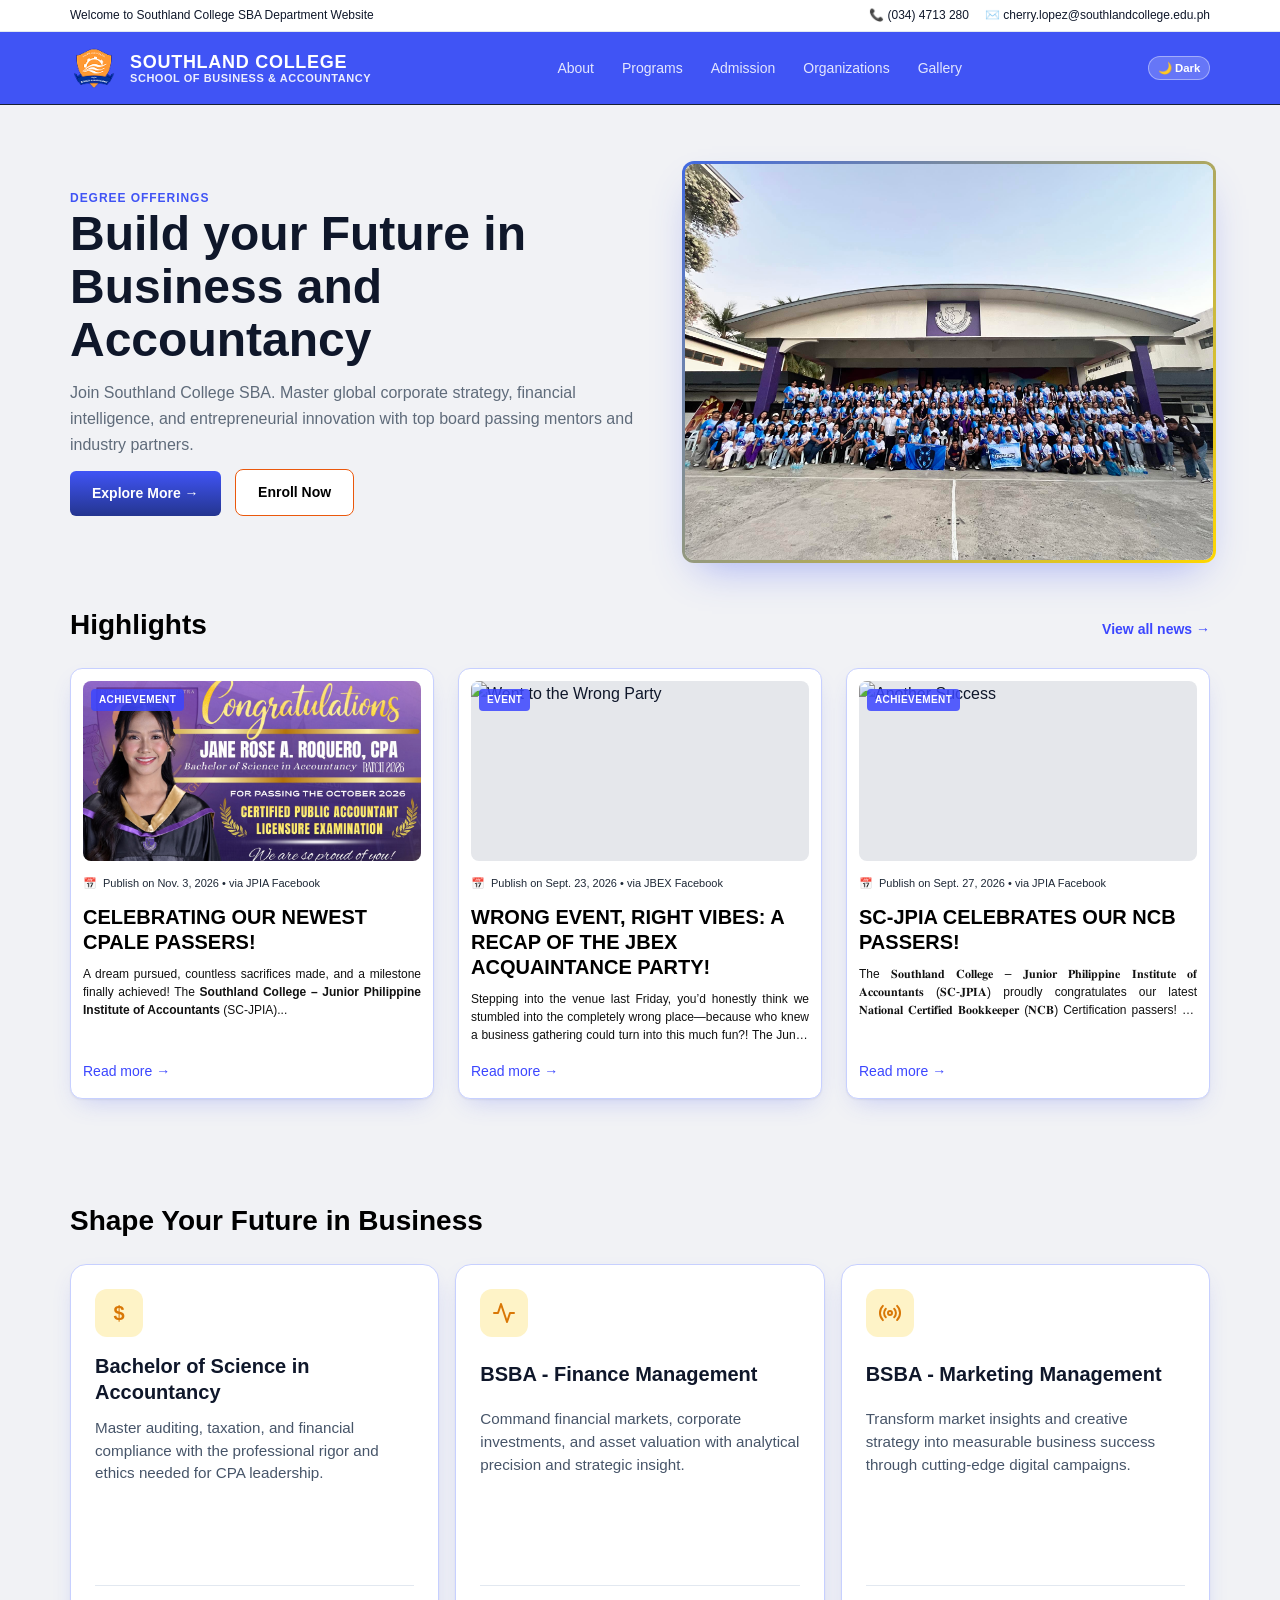
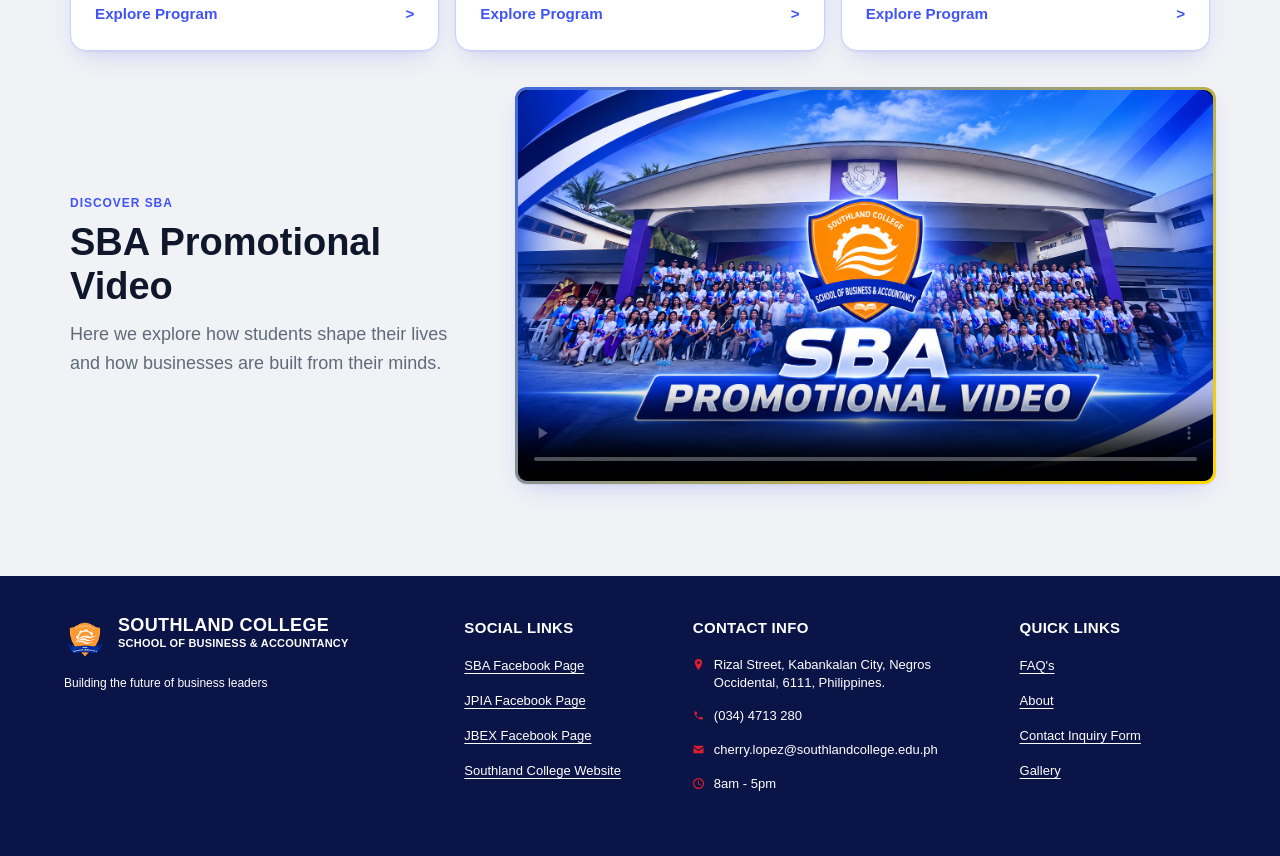
==== commit 698d96b1: "Add files via upload" ====
--- a/SBAWb2.0/html/index.html
+++ b/SBAWb2.0/html/index.html
@@ -98,7 +98,7 @@
                             <div class="news-meta">📅 <span>Publish on Sept. 23, 2026 • via JBEX Facebook</span></div>
                             <h3>WRONG EVENT, RIGHT VIBES: A Recap of the JBEX Acquaintance Party!</h3>
                             <p class="excerpt">Stepping into the venue last Friday, you’d honestly think we stumbled into the completely wrong place—because who knew a business gathering could turn into this much fun?! The Junior Business Executives (JBEX) officially kicked off the school year with our annual Acquaintance Party, bringing energy, style, and serious hype. </p>
-                            <a href="https://www.facebook.com/share/p/1N13nFuKJJ/" class="read-more">Read more →</a>
+                            <a href="https://www.facebook.com/share/p/1HmKmuvf2T/" class="read-more">Read more →</a>
                         </article>
                         <article class="news-card">
                             <div class="news-img">
@@ -112,7 +112,7 @@
 𝑵𝒐𝒗𝒂 𝑴𝒂𝒚 𝑫. 𝑪𝒂𝒓𝒂𝒏𝒆𝒍  — 𝘽𝙖𝙩𝙘𝙝 𝟮𝟬𝟮𝟱
 𝑹𝒂𝒗𝒆𝒏 𝑱. 𝑬𝒔𝒕𝒂𝒏𝒊𝒆𝒍 — 𝘽𝙖𝙩𝙘𝙝 𝟮𝟬𝟮𝟱
 𝑨𝒏𝒈𝒆𝒍 𝑳𝒊𝒛𝒂 𝑬. 𝑳𝒂𝒓𝒅𝒆𝒓𝒂 — 𝘾𝙪𝙧𝙧𝙚𝙣𝙩 4𝙩𝙝 𝙔𝙚𝙖𝙧 𝘽𝙎 𝘼𝙘𝙘𝙤𝙪𝙣𝙩𝙖𝙣𝙘𝙮</p>
-                            <a href="https://www.facebook.com/share/p/1KSxScrP9H/" class="read-more">Read more →</a>
+                            <a href="https://www.facebook.com/share/p/1BEBoQKeF8/" class="read-more">Read more →</a>
                         </article>
                         </div>
                     </section>
--- a/SBAWb2.0/styles/global.css
+++ b/SBAWb2.0/styles/global.css
@@ -18,13 +18,13 @@
     /* Royal Blue */
     --primary-gradient: linear-gradient(180deg, #4054F5 0%, #24358F 100%);
     --primary-color: #fff;
-    --primary-color2: #0F172A;
+    --primary-color2: #0F172A; 
     --primary-dark: #172033;
     /* Background Colors */
     --bg: #F1F2F5;
     --surface: #FFFFFF;
     /* Text Colors */
-    --ink: #fcfcfc;
+    --ink: #0F172A;
     --mute: #5F6B7A;
     /* Borders */
     --line: #4054F5;
@@ -48,6 +48,11 @@
     --dark: #172033;
     --darkink: #FFFFFF;
     --accent: #E87900;
+}
+
+/* Dark mode: main headings must not stay dark slate */
+body.dark-theme h1 {
+    color: #F8FAFC;
 }
 
 html {
@@ -866,43 +871,13 @@
         font-size: 14px;
         overflow-wrap: break-word;
     }
+
+
+
 }
 
 /* =========================================================
-   HEADINGS: black in light mode, white in dark mode
-   ========================================================= */
-h1,
-h2,
-h3,
-h4,
-h5,
-h6 {
-    color: #000000;
-}
-
-body.dark-theme h1,
-body.dark-theme h2,
-body.dark-theme h3,
-body.dark-theme h4,
-body.dark-theme h5,
-body.dark-theme h6,
-[data-theme="dark"] h1,
-[data-theme="dark"] h2,
-[data-theme="dark"] h3,
-[data-theme="dark"] h4,
-[data-theme="dark"] h5,
-[data-theme="dark"] h6 {
-    color: #ffffff;
-}
-
-/* Keep headings white on the blue header and footer in both modes */
-header h1, header h2, header h3,
-footer h1, footer h2, footer h3, footer h4 {
-    color: #ffffff;
-}
-
-/* =========================================================
-   FOOTER (mockup style) - keep at the very BOTTOM of global.css.
+   FOOTER (mockup style) - paste at the very BOTTOM of global.css.
    Only targets footer; nothing else in the file is changed.
    ========================================================= */
 footer {
@@ -914,31 +889,39 @@
 }
 
 footer .wrap {
+    max-width: 1200px;
+    margin: 0 auto;
+    padding: 0 24px;
+    box-sizing: border-box;
     display: grid;
-    grid-template-columns: 1.5fr 1.3fr 0.9fr 0.9fr;
+    grid-template-columns: 1.5fr 0.8fr 1.2fr 0.8fr;
     gap: 32px;
     align-items: start;
     font-size: 14px;
 }
 
-/* Brand column */
+/* Aligns the logo text cleanly with the top of the h4 headings */
 footer .logo {
     display: flex;
-    align-items: center;
-    gap: 10px;
+    align-items: flex-start;
+    gap: 12px;
 }
 
 footer .logo-img {
-    height: 40px;
+    height: 42px;
+    margin-top: 2px;
 }
 
 footer .logo-text {
+    display: flex;
+    flex-direction: column;
     font-family: inherit;
 }
 
 footer .logo-title {
     font-size: 18px;
     font-weight: 700;
+    line-height: 1.1;
     letter-spacing: 0.02em;
     color: #ffffff;
 }
@@ -946,6 +929,7 @@
 footer .logo-subtitle {
     font-size: 11px;
     font-weight: 700;
+    line-height: 1.3;
     letter-spacing: 0.02em;
     color: #ffffff;
 }
@@ -987,7 +971,7 @@
     font-size: 13px;
     line-height: 1.35;
     color: #ffffff;
-    overflow-wrap: anywhere;
+    overflow-wrap: break-word;
 }
 
 footer .footer-item svg {
@@ -1003,10 +987,10 @@
     display: block;
     width: fit-content;
     margin: 0 0 14px;
-    font-size: 11px;
+    font-size: 13px;
     color: #ffffff;
     text-decoration: underline;
-    text-underline-offset: 2px;
+    text-underline-offset: 3px;
     transition: opacity 0.2s ease;
 }
 
@@ -1029,4 +1013,4 @@
     footer .wrap {
         grid-template-columns: 1fr;
     }
-}
+}
--- a/SBAWb2.0/styles/home.css
+++ b/SBAWb2.0/styles/home.css
@@ -2,6 +2,7 @@
    Home page: hero, stat cards, featured program cards (.dcard), promo video, hero buttons. */
 
 /* Hero Section */
+
 .hero {
     display: grid;
     grid-template-columns: 1.1fr 1fr;
@@ -62,6 +63,12 @@
 .stat span {
     font-size: 13px;
     color: rgba(255, 255, 255, 0.85);
+}
+
+.divider {
+    display: block;
+    width: 100%;
+    margin: 100px 0;
 }
 
 /* Program Cards */
@@ -480,7 +487,7 @@
 .dcard p {
     font-size: 0.95rem !important;
     line-height: 1.5 !important;
-    margin-bottom: 24px !important;
+    margin-bottom: 100px !important;
 }
 
 /* --- Footer Link with Divider Line --- */
@@ -649,3 +656,91 @@
     object-fit: cover;
 }
 
+
+
+/* =========================================================
+   HOME: LATEST NEWS, "WE OFFER!" HEADING, PROMO VIDEO TEXT
+   ========================================================= */
+.home-news {
+    margin-bottom: 56px;
+}
+
+.news-head {
+    display: flex;
+    align-items: baseline;
+    justify-content: space-between;
+    flex-wrap: wrap;
+    gap: 8px 16px;
+    margin-bottom: 20px;
+}
+
+.news-head .gal-heading {
+    margin: 0;
+}
+
+.news-all {
+    font-size: 14px;
+    font-weight: 600;
+    color: #3b46ff;
+}
+
+.news-all:hover {
+    text-decoration: underline;
+}
+
+body.dark-theme .news-all {
+    color: #8b93ff;
+}
+
+.we-offer {
+    margin: 0 0 20px;
+}
+
+.video-feature {
+    display: grid;
+    grid-template-columns: minmax(0, .8fr) minmax(0, 1.4fr);
+    gap: clamp(20px, 4vw, 48px);
+    align-items: center;
+}
+
+.video-copy h2 {
+    font-size: clamp(26px, 3.4vw, 38px);
+    font-weight: 800;
+    line-height: 1.15;
+    margin: 8px 0 12px;
+    color: #0f172a;
+}
+
+.video-copy h6 {
+    font-size: clamp(15px, 1.6vw, 18px);
+    font-weight: 500;
+    line-height: 1.6;
+    margin: 0;
+    color: #475569;
+}
+
+body.dark-theme .video-copy h2 {
+    color: #f8fafc;
+}
+
+body.dark-theme .video-copy h6 {
+    color: #cbd5e1;
+}
+
+.video-feature .video-container {
+    max-width: none;
+    margin: 0;
+}
+
+@media (max-width: 900px) {
+    .video-feature {
+        grid-template-columns: 1fr;
+    }
+}
+
+@media (max-width: 600px) {
+    .home-news {
+        margin-bottom: 32px;
+    }
+}
+
--- a/SBAWb2.0/styles/gallery.css
+++ b/SBAWb2.0/styles/gallery.css
@@ -5,7 +5,7 @@
 .gal-heading {
     font-size: 28px;
     font-weight: 800;
-    margin: 0 0 20px;
+    margin: 0px 0 20px;
     color: #000;
 }
 
--- a/SBAWb2.0/styles/enhancements.css
+++ b/SBAWb2.0/styles/enhancements.css
@@ -0,0 +1,1191 @@
+/* =====================================================================
+   Southland College - SBA  |  enhancements.css
+   Load this file LAST on every page (after global.css and the page CSS).
+   It only ADDS: motion, hover effects, stroke + shadow on cards,
+   dark-mode contrast fixes and responsive rules.
+   The colours, fonts and layout of the existing design are unchanged.
+   ===================================================================== */
+
+/* ---------------------------------------------------------------------
+   1. TOKENS
+   --------------------------------------------------------------------- */
+:root {
+    --ease: cubic-bezier(.22, .8, .24, 1);
+    --txt: #0f172a;
+    --txt-soft: #475569;
+    --stroke: #c7d0ff;
+    --stroke-strong: #4054F5;
+    --spot: rgba(64, 84, 245, .13);
+    --shadow-card: 0 1px 2px rgba(15, 23, 42, .06), 0 10px 26px -10px rgba(64, 84, 245, .28);
+    --shadow-card-hover: 0 2px 4px rgba(15, 23, 42, .08), 0 24px 44px -14px rgba(64, 84, 245, .45);
+}
+
+body.dark-theme {
+    --txt: #f1f5f9;
+    --txt-soft: #cbd5e1;
+    --stroke: rgba(139, 155, 255, .38);
+    --stroke-strong: #8b9bff;
+    --spot: rgba(255, 255, 255, .13);
+    --shadow-card: 0 1px 2px rgba(0, 0, 0, .45), 0 12px 28px -10px rgba(0, 0, 0, .65);
+    --shadow-card-hover: 0 0 0 1px rgba(139, 155, 255, .4), 0 24px 46px -12px rgba(64, 84, 245, .6);
+    color-scheme: dark;
+}
+
+/* ---------------------------------------------------------------------
+   2. SMOOTH SCROLLING + BASE TEXT
+   --------------------------------------------------------------------- */
+html {
+    scroll-behavior: smooth;
+    scroll-padding-top: calc(92px + env(safe-area-inset-top, 0px));
+    overflow-x: hidden;
+}
+
+/* prevents a white flash on page load when the saved theme is dark */
+html.pre-dark body:not(.dark-theme) {
+    background: #111827;
+}
+
+/* Light mode body text used to inherit #fcfcfc (almost white). */
+body {
+    color: var(--txt);
+}
+
+h2,
+h3 {
+    color: var(--txt);
+}
+
+img,
+video,
+svg {
+    max-width: 100%;
+}
+
+h1,
+h2,
+h3,
+h4,
+p,
+li {
+    overflow-wrap: break-word;
+}
+
+/* ---------------------------------------------------------------------
+   3. LOAD / SCROLL / PAGE-TRANSITION ANIMATIONS
+   --------------------------------------------------------------------- */
+@keyframes rise {
+    from {
+        opacity: 0;
+        transform: translateY(26px) scale(.985);
+    }
+
+    to {
+        opacity: 1;
+        transform: none;
+    }
+}
+
+@keyframes pageIn {
+    from {
+        opacity: 0;
+        transform: translateY(14px);
+    }
+
+    to {
+        opacity: 1;
+        transform: none;
+    }
+}
+
+@keyframes dropIn {
+    from {
+        opacity: 0;
+        transform: translateY(-40px);
+    }
+
+    to {
+        opacity: 1;
+        transform: none;
+    }
+}
+
+@keyframes fadeDown {
+    from {
+        opacity: 0;
+        transform: translateY(-6px);
+    }
+
+    to {
+        opacity: 1;
+        transform: none;
+    }
+}
+
+@keyframes loadbar {
+    0% {
+        opacity: 1;
+        transform: scaleX(0);
+    }
+
+    70% {
+        opacity: 1;
+        transform: scaleX(1);
+    }
+
+    100% {
+        opacity: 0;
+        transform: scaleX(1);
+    }
+}
+
+/* the whole page eases in */
+.page.on {
+    animation: pageIn .6s var(--ease) both;
+}
+
+/* elements tagged by site.js reveal gently, one after another */
+html.js .rv:not(.in) {
+    opacity: 0;
+    transform: translateY(26px) scale(.985);
+}
+
+html.js .rv.in {
+    animation: rise .8s var(--ease) var(--d, 0ms) backwards;
+}
+
+/* header drops in once per visit */
+html.intro header {
+    animation: dropIn .7s var(--ease) both;
+}
+
+html.intro .top-bar {
+    animation: fadeDown .6s ease both;
+}
+
+/* thin loading bar at the top (royal blue to gold, like the hero border) */
+#page-loader {
+    position: fixed;
+    top: 0;
+    left: 0;
+    width: 100%;
+    height: 3px;
+    background: linear-gradient(90deg, #4169E1, #FFD700);
+    transform: scaleX(0);
+    transform-origin: left;
+    opacity: 0;
+    z-index: 100000;
+    pointer-events: none;
+}
+
+#page-loader.run {
+    animation: loadbar .9s var(--ease) both;
+}
+
+#page-loader.leave {
+    opacity: 1;
+    transform: scaleX(.78);
+    transition: transform .7s ease-out;
+}
+
+/* leaving a page: content fades up and away, header stays put */
+body.is-leaving main,
+body.is-leaving footer {
+    opacity: 0;
+    transform: translateY(-12px);
+    filter: blur(2px);
+    transition: opacity .3s ease, transform .3s ease, filter .3s ease;
+}
+
+/* smooth light/dark switch (class is added by site.js for ~0.45s) */
+html.theme-anim *,
+html.theme-anim *::before,
+html.theme-anim *::after {
+    transition: background-color .35s ease, color .35s ease, border-color .35s ease, box-shadow .35s ease, fill .35s ease !important;
+}
+
+/* ---------------------------------------------------------------------
+   4. HOME: LATEST NEWS (replaces the stats) + PROMO VIDEO SPLIT
+   --------------------------------------------------------------------- */
+.home-news {
+    margin-bottom: 48px;
+}
+
+.news-head {
+    display: flex;
+    align-items: baseline;
+    justify-content: space-between;
+    gap: 8px 16px;
+    flex-wrap: wrap;
+    margin-bottom: 20px;
+}
+
+.news-head .gal-heading {
+    margin: 0;
+}
+
+.news-all {
+    font-size: 14px;
+    font-weight: 600;
+    color: #3b46ff;
+    display: inline-block;
+    transition: transform .25s var(--ease);
+}
+
+.news-all:hover {
+    transform: translateX(4px);
+    text-decoration: underline;
+}
+
+body.dark-theme .news-all {
+    color: #8b93ff;
+}
+
+.video-feature {
+    display: grid;
+    grid-template-columns: minmax(0, .8fr) minmax(0, 1.4fr);
+    gap: clamp(20px, 4vw, 48px);
+    align-items: center;
+}
+
+.video-copy h2 {
+    font-size: clamp(26px, 3.4vw, 38px);
+    font-weight: 800;
+    line-height: 1.15;
+    margin: 8px 0 12px;
+    color: var(--txt);
+}
+
+.video-copy h6 {
+    font-size: clamp(15px, 1.6vw, 18px);
+    font-weight: 500;
+    line-height: 1.6;
+    margin: 0;
+    color: var(--mute);
+}
+
+.video-feature .video-container {
+    max-width: none;
+    margin: 0;
+}
+
+/* video frame: same royal-blue to gold stroke as the hero image */
+.video-feature .video-container {
+    border: 3px solid transparent !important;
+    background: linear-gradient(#000, #000) padding-box, linear-gradient(135deg, #4169E1, #FFD700) border-box !important;
+    box-shadow: var(--shadow-card) !important;
+}
+
+.hero-image {
+    box-shadow: 0 18px 40px -16px rgba(64, 84, 245, .45);
+}
+
+/* hero buttons wrap cleanly on small screens */
+.hero .btn {
+    margin: 0 10px 12px 0;
+}
+
+/* ---------------------------------------------------------------------
+   5. PROGRAMS: "pop" highlight when arriving from the home page
+   --------------------------------------------------------------------- */
+@keyframes popPick {
+    0% {
+        transform: scale(.92) translateY(18px);
+        outline: 0 solid rgba(64, 84, 245, 0);
+        outline-offset: 0;
+    }
+
+    10% {
+        transform: scale(1.06) translateY(-10px);
+        outline: 5px solid rgba(64, 84, 245, .95);
+        outline-offset: 6px;
+    }
+
+    20% {
+        transform: scale(1.035) translateY(-6px);
+    }
+
+    35% {
+        outline-color: rgba(255, 215, 0, .95);
+        outline-offset: 10px;
+    }
+
+    55% {
+        outline-color: rgba(64, 84, 245, .95);
+        outline-offset: 7px;
+    }
+
+    75% {
+        outline-color: rgba(255, 215, 0, .9);
+        outline-offset: 10px;
+    }
+
+    90% {
+        transform: scale(1.02) translateY(-3px);
+        outline: 4px solid rgba(64, 84, 245, .5);
+        outline-offset: 8px;
+    }
+
+    100% {
+        transform: none;
+        outline: 0 solid rgba(64, 84, 245, 0);
+        outline-offset: 14px;
+    }
+}
+
+@keyframes chipIn {
+    0% {
+        opacity: 0;
+        transform: translateY(-10px) scale(.9);
+    }
+
+    10%,
+    85% {
+        opacity: 1;
+        transform: none;
+    }
+
+    100% {
+        opacity: 0;
+        transform: translateY(-6px);
+    }
+}
+
+.programs-grid .program-card {
+    transition: opacity .5s ease, transform .5s var(--ease), filter .5s ease, box-shadow .35s var(--ease), border-color .3s ease;
+}
+
+.programs-grid.has-focus .program-card:not(.is-picked) {
+    opacity: .45;
+    transform: scale(.97);
+    filter: saturate(.7);
+}
+
+.programs-grid .program-card.is-picked {
+    animation: popPick 3s var(--ease) both;
+    position: relative;
+    z-index: 3;
+}
+
+.program-card.is-picked .program-poster {
+    position: relative;
+}
+
+.program-card.is-picked .program-poster::after {
+    content: "Selected program";
+    position: absolute;
+    top: 12px;
+    left: 12px;
+    padding: 5px 12px;
+    border-radius: 999px;
+    background: #FFD700;
+    color: #0f172a;
+    font-size: 12px;
+    font-weight: 800;
+    box-shadow: 0 4px 12px rgba(0, 0, 0, .25);
+    animation: chipIn 3s ease both;
+    z-index: 2;
+}
+
+/* ---------------------------------------------------------------------
+   6. DARK MODE: contrast + consistency fixes
+      (text ~ #f1f5f9 on #111827 / #1e293b, never pure white on pure black)
+   --------------------------------------------------------------------- */
+body.dark-theme h1 {
+    color: #f8fafc;
+}
+
+body.dark-theme .pagehead,
+body.dark-theme .steps-divider {
+    border-color: #334155;
+}
+
+body.dark-theme .top-bar,
+body.dark-theme .announcement-bar {
+    background: #0f172a !important;
+    background-color: #0f172a !important;
+    color: #e2e8f0 !important;
+    border-bottom-color: #1e293b !important;
+}
+
+body.dark-theme .top-bar span,
+body.dark-theme .top-bar a {
+    color: #e2e8f0 !important;
+}
+
+/* programs */
+body.dark-theme .program-card .career-label {
+    color: #ffffff;
+}
+
+body.dark-theme .program-card .btn-curriculum {
+    background: #ffffff;
+    color: #1e3a8a;
+}
+
+body.dark-theme .program-card .btn-curriculum:hover {
+    background: #e0e7ff;
+}
+
+/* organizations modal */
+body.dark-theme .org-modal-desc {
+    color: #e2e8f0;
+}
+
+body.dark-theme .org-modal-footer {
+    border-top-color: #334155;
+}
+
+body.dark-theme .btn-close-gray {
+    background: #475569;
+}
+
+body.dark-theme .btn-close-gray:hover {
+    background: #64748b;
+}
+
+/* about */
+body.dark-theme #about h2,
+body.dark-theme #about .vm-block h2,
+body.dark-theme #about .attributes-col h2,
+body.dark-theme #about .peo-section h2,
+body.dark-theme #about .section-center-heading {
+    color: #8b9bff !important;
+}
+
+body.dark-theme #about h1 {
+    color: #f8fafc !important;
+}
+
+body.dark-theme .staff-card,
+body.dark-theme .accreditation-card,
+body.dark-theme .faq-card {
+    background: #1e293b;
+}
+
+body.dark-theme .staff-card h3,
+body.dark-theme .accreditation-card h3,
+body.dark-theme .faq-card summary {
+    color: #f1f5f9;
+}
+
+body.dark-theme .staff-card p,
+body.dark-theme .accreditation-card p,
+body.dark-theme .faq-card p,
+body.dark-theme .faq-arrow {
+    color: #cbd5e1;
+}
+
+body.dark-theme .faq-card p {
+    border-top-color: #334155;
+}
+
+body.dark-theme .staff-avatar {
+    border-color: #8b9bff;
+}
+
+/* admission */
+body.dark-theme .tuition-tab {
+    background: #1e293b;
+    color: #93c5fd;
+}
+
+body.dark-theme .tuition-tab.active {
+    background: #4054F5;
+    color: #ffffff;
+}
+
+body.dark-theme .scholarships-title,
+body.dark-theme .form-header h2 {
+    color: #f8fafc;
+}
+
+body.dark-theme .form-subtitle,
+body.dark-theme .form-group label,
+body.dark-theme .checkbox-label {
+    color: #cbd5e1;
+}
+
+body.dark-theme .privacy-link {
+    color: #93c5fd;
+}
+
+body.dark-theme .enrollment-card {
+    background: #1e293b;
+}
+
+body.dark-theme .form-group input,
+body.dark-theme .form-group select {
+    background: #0f172a;
+    border-color: #334155;
+    color: #f1f5f9;
+}
+
+body.dark-theme .form-group input::placeholder {
+    color: #64748b;
+}
+
+body.dark-theme .form-group input:focus,
+body.dark-theme .form-group select:focus,
+body.dark-theme .form-group input.input-active {
+    border-color: #8b9bff;
+    box-shadow: 0 0 0 2px #4054F5;
+}
+
+body.dark-theme .progress-bar {
+    background: #334155;
+}
+
+body.dark-theme .progress-bar.active {
+    background: #4054F5;
+}
+
+body.dark-theme .btn-cancel {
+    background: #334155;
+    color: #e2e8f0;
+    border-color: #475569;
+}
+
+body.dark-theme .btn-cancel:hover {
+    background: #475569;
+}
+
+/* ---------------------------------------------------------------------
+   7. TUITION TABLE: identical size/position in light and dark
+      (padding + row borders used to exist only in one theme)
+   --------------------------------------------------------------------- */
+.table-responsive {
+    overflow-x: auto;
+    -webkit-overflow-scrolling: touch;
+    border-radius: 10px;
+}
+
+.tuition-table {
+    width: 100%;
+    min-width: 560px;
+    table-layout: fixed;
+}
+
+.tuition-table th,
+.tuition-table td {
+    padding: 12px 16px;
+    border-bottom: 1px solid #e2e8f0;
+    box-sizing: border-box;
+}
+
+body.dark-theme .tuition-table th,
+body.dark-theme .tuition-table td {
+    border-bottom-color: #334155;
+}
+
+.tuition-table tbody tr:last-child td {
+    border-bottom: 0;
+}
+
+.tuition-content {
+    animation: fadeDown .45s var(--ease);
+}
+
+/* ---------------------------------------------------------------------
+   8. HOVER FUN (mouse devices only)
+   --------------------------------------------------------------------- */
+.btn,
+.btn-curriculum,
+.btn-certificate,
+.btn-next,
+.btn-cancel,
+.tuition-tab,
+.btn-close-gray {
+    transition: transform .25s var(--ease), box-shadow .25s ease, background-color .25s ease, color .25s ease;
+}
+
+.btn {
+    position: relative;
+    overflow: hidden;
+}
+
+.btn::after {
+    content: "";
+    position: absolute;
+    inset: 0;
+    background: linear-gradient(110deg, transparent 30%, rgba(255, 255, 255, .45) 50%, transparent 70%);
+    transform: translateX(-120%);
+    pointer-events: none;
+}
+
+.btn:active,
+.btn-curriculum:active,
+.btn-certificate:active,
+.btn-next:active,
+.btn-cancel:active,
+.tuition-tab:active {
+    transform: scale(.96) !important;
+}
+
+.logo-img {
+    transition: transform .4s var(--ease);
+}
+
+.read-more {
+    display: inline-block;
+    transition: transform .25s var(--ease);
+}
+
+.news-img img,
+.program-poster img,
+.org-card .ph img,
+.hero-image img,
+.staff-avatar img {
+    transition: transform .7s var(--ease);
+}
+
+.dcard,
+.news-card,
+.program-card,
+.org-card,
+.step-card,
+.staff-card {
+    position: relative;
+}
+
+.dcard::before,
+.news-card::before,
+.program-card::before,
+.org-card::before,
+.step-card::before,
+.staff-card::before {
+    content: "";
+    position: absolute;
+    inset: 0;
+    border-radius: inherit;
+    pointer-events: none;
+    opacity: 0;
+    transition: opacity .3s ease;
+    background: radial-gradient(260px circle at var(--mx, 50%) var(--my, 50%), var(--spot), transparent 65%);
+    z-index: 1;
+}
+
+@keyframes wiggle {
+
+    0%,
+    100% {
+        transform: none;
+    }
+
+    25% {
+        transform: rotate(-10deg) scale(1.12);
+    }
+
+    55% {
+        transform: rotate(8deg) scale(1.12);
+    }
+
+    80% {
+        transform: rotate(-4deg) scale(1.06);
+    }
+}
+
+.dcard-footer a .arrow {
+    display: inline-block;
+    transition: transform .3s var(--ease);
+}
+
+.attr-icon,
+.step-badge,
+.org-card .ph,
+.staff-avatar {
+    transition: transform .4s var(--ease);
+}
+
+.attribute-item {
+    transition: transform .3s var(--ease);
+}
+
+.faq-card[open] p {
+    animation: fadeDown .35s var(--ease);
+}
+
+footer .footer-links a,
+footer .footer-social svg,
+footer .footer-item svg {
+    transition: transform .25s var(--ease), opacity .2s ease;
+}
+
+@media (hover: hover) and (pointer: fine) {
+
+    .btn:hover::after {
+        transform: translateX(120%);
+        transition: transform .7s ease;
+    }
+
+    .btn-curriculum:hover,
+    .btn-certificate:hover,
+    .btn-next:hover,
+    .btn-cancel:hover,
+    .tuition-tab:hover,
+    .btn-close-gray:hover {
+        transform: translateY(-2px);
+    }
+
+    .logo:hover .logo-img {
+        transform: rotate(-6deg) scale(1.08);
+    }
+
+    .read-more:hover {
+        transform: translateX(5px);
+    }
+
+    .dcard:hover::before,
+    .news-card:hover::before,
+    .program-card:hover::before,
+    .org-card:hover::before,
+    .step-card:hover::before,
+    .staff-card:hover::before {
+        opacity: 1;
+    }
+
+    .news-card:hover .news-img img,
+    .program-card:hover .program-poster img,
+    .hero-image:hover img {
+        transform: scale(1.07);
+    }
+
+    .org-card:hover .ph {
+        transform: scale(1.07) rotate(3deg);
+    }
+
+    .staff-card:hover .staff-avatar {
+        transform: scale(1.06);
+    }
+
+    .dcard:hover .dcard-icon {
+        animation: wiggle .7s var(--ease);
+    }
+
+    .dcard:hover .arrow {
+        transform: translateX(7px);
+    }
+
+    .step-card:hover .step-badge {
+        transform: scale(1.15) rotate(8deg);
+    }
+
+    .attribute-item:hover {
+        transform: translateX(6px);
+    }
+
+    .attribute-item:hover .attr-icon {
+        transform: scale(1.12) rotate(-6deg);
+    }
+
+    .badge-group .badge {
+        transition: transform .25s var(--ease), background-color .25s ease, color .25s ease;
+    }
+
+    .badge-group .badge:hover {
+        transform: translateY(-2px) scale(1.07);
+        background-color: #4054F5 !important;
+        color: #ffffff !important;
+    }
+
+    .form-group input:hover,
+    .form-group select:hover {
+        border-color: #93a3ff;
+    }
+
+    footer .footer-links a:hover {
+        transform: translateX(5px);
+    }
+
+    footer .footer-social:hover svg {
+        transform: scale(1.2) rotate(-8deg);
+    }
+
+    footer .footer-item:hover svg {
+        transform: scale(1.35);
+    }
+
+    .hero-image:hover {
+        box-shadow: 0 26px 50px -16px rgba(64, 84, 245, .6);
+    }
+}
+
+/* ---------------------------------------------------------------------
+   9. RESPONSIVE  (desktop > 1024 | tablet 601-1024 | phone <= 600)
+   --------------------------------------------------------------------- */
+@media (min-width: 1600px) {
+    .wrap {
+        max-width: 1360px;
+    }
+}
+
+/* --- hamburger menu now starts at 900px so the header never overflows --- */
+@media (max-width: 900px) {
+    .menu {
+        display: block;
+        flex: none;
+    }
+
+    nav {
+        display: flex;
+        flex-direction: column;
+        position: absolute;
+        left: 0;
+        right: 0;
+        top: 100%;
+        background: #4054F5;
+        padding: 0 20px;
+        max-height: 0;
+        overflow: hidden;
+        opacity: 0;
+        pointer-events: none;
+        transition: max-height .4s var(--ease), opacity .3s ease, padding .3s ease;
+        box-shadow: 0 12px 24px rgba(0, 0, 0, .25);
+    }
+
+    nav.open {
+        max-height: 420px;
+        padding: 10px 20px 16px;
+        opacity: 1;
+        pointer-events: auto;
+    }
+
+    nav a {
+        padding: 13px 10px;
+        font-size: 15px;
+        border-radius: 8px;
+    }
+
+    nav a::after {
+        display: none;
+    }
+
+    nav a:hover,
+    nav a.on {
+        background: rgba(255, 255, 255, .14);
+    }
+
+    .logo {
+        flex: 1;
+        min-width: 0;
+    }
+
+    #theme-toggle {
+        flex: none;
+        white-space: nowrap;
+    }
+
+    /* hero stacks */
+    .hero {
+        grid-template-columns: 1fr;
+        gap: 24px;
+        padding: 36px 0 24px;
+    }
+
+    .hero-image {
+        max-width: 680px;
+        margin: 0 auto;
+    }
+
+    /* promo video: text above, video below */
+    .video-feature {
+        grid-template-columns: 1fr;
+    }
+
+    /* about */
+    .about-top-grid {
+        gap: 2rem;
+    }
+
+    /* admission steps become a 2 x 2 grid, arrows hidden (badges give the order) */
+    .steps-grid {
+        display: grid;
+        grid-template-columns: repeat(2, 1fr);
+        gap: 14px;
+        align-items: stretch;
+    }
+
+    .step-arrow {
+        display: none;
+    }
+
+    .step-card {
+        min-height: 0;
+    }
+}
+
+/* --- tablet --- */
+@media (min-width: 601px) and (max-width: 1023px) {
+
+    .grid3 {
+        grid-template-columns: repeat(2, 1fr);
+    }
+
+    /* a lone last card is centred instead of left-aligned */
+    .grid3>:last-child:nth-child(odd),
+    .news-grid>:last-child:nth-child(odd),
+    .programs-grid>:last-child:nth-child(odd) {
+        grid-column: 1 / -1;
+        justify-self: center;
+        width: calc(50% - 10px);
+        box-sizing: border-box;
+    }
+}
+
+@media (min-width: 900px) and (max-width: 1023px) {
+    .news-grid {
+        grid-template-columns: repeat(3, 1fr);
+        gap: 16px;
+    }
+
+    .news-grid>:last-child:nth-child(odd) {
+        grid-column: auto;
+        width: auto;
+    }
+}
+
+@media (max-width: 1100px) {
+    .news-card h3 {
+        font-size: 18px;
+    }
+}
+
+/* programs grid: 3 -> 2 -> 1 (global.css forces 2 cols <=1024 and 1 col <=700) */
+@media (max-width: 700px) {
+
+    .programs-grid>:last-child:nth-child(odd) {
+        width: auto;
+    }
+}
+
+/* --- phone --- */
+@media (max-width: 600px) {
+
+    .grid3,
+    .news-grid {
+        grid-template-columns: 1fr;
+    }
+
+    .grid3>:last-child:nth-child(odd),
+    .news-grid>:last-child:nth-child(odd) {
+        width: auto;
+        justify-self: stretch;
+    }
+
+    .steps-grid {
+        grid-template-columns: 1fr;
+    }
+
+    .hero {
+        padding: 24px 0 16px;
+    }
+
+    .hero .btn {
+        display: block;
+        width: 100%;
+        box-sizing: border-box;
+        text-align: center;
+        margin: 0 0 10px;
+    }
+
+    .home-news {
+        margin-bottom: 32px;
+    }
+
+    .sec {
+        padding: 24px 0;
+    }
+
+    .news-card h3 {
+        font-size: 17px;
+    }
+
+    .section-center-heading {
+        font-size: 1.5rem;
+        margin-bottom: 1.25rem;
+    }
+
+    .staff-row {
+        gap: 1rem;
+    }
+
+    .staff-card {
+        width: 100%;
+        max-width: 300px;
+    }
+
+    .accreditation-card {
+        padding: 1.25rem;
+    }
+
+    .scholarships-card,
+    .enrollment-card {
+        max-width: 100%;
+    }
+
+    .tuition-tab {
+        flex: 1 1 auto;
+        text-align: center;
+    }
+
+    .form-actions {
+        flex-direction: column-reverse;
+    }
+
+    .org-modal-footer {
+        gap: 12px;
+    }
+}
+
+/* generic safety nets: grid columns may shrink below their content */
+.dcard,
+.news-card,
+.program-card,
+.card {
+    min-width: 0;
+}
+
+.news-card h3,
+.news-card .excerpt,
+.news-meta span {
+    overflow-wrap: anywhere;
+}
+
+.faq-section {
+    padding: 0;
+    margin-bottom: 4rem;
+}
+
+.staff-row {
+    flex-wrap: wrap;
+}
+
+.form-group {
+    min-width: 0;
+}
+
+.form-group input,
+.form-group select {
+    min-width: 0;
+}
+
+.enrollment-card,
+.scholarships-card {
+    width: 100%;
+    box-sizing: border-box;
+}
+
+.tuition-card {
+    padding: clamp(14px, 3vw, 24px);
+}
+
+.tuition-tabs {
+    flex-wrap: wrap;
+}
+
+/* organizations page: the flex column used to shrink the centred .wrap */
+#organizations>.wrap {
+    width: 100%;
+    box-sizing: border-box;
+}
+
+footer .wrap>div {
+    min-width: 0;
+}
+
+.pagehead h1 {
+    overflow-wrap: anywhere;
+}
+
+#theme-toggle {
+    white-space: nowrap;
+}
+
+@media (pointer: coarse) {
+
+    .btn,
+    .btn-curriculum,
+    .btn-certificate,
+    .btn-next,
+    .btn-cancel,
+    .tuition-tab,
+    .btn-close-gray {
+        min-height: 44px;
+    }
+}
+
+/* ---------------------------------------------------------------------
+   10. REDUCED MOTION
+   --------------------------------------------------------------------- */
+@media (prefers-reduced-motion: reduce) {
+    html {
+        scroll-behavior: auto;
+    }
+
+    html.js .rv:not(.in) {
+        opacity: 1;
+        transform: none;
+    }
+
+    #page-loader {
+        display: none;
+    }
+}
+
+/* ---------------------------------------------------------------------
+   11. STROKE + SHADOW ON EVERY CARD (generated; class repeated to beat old !important rules)
+   --------------------------------------------------------------------- */
+.card.card.card.card,
+.dcard.dcard.dcard.dcard,
+.news-card.news-card.news-card.news-card,
+.program-card.program-card.program-card.program-card,
+.step-card.step-card.step-card.step-card,
+.tuition-card.tuition-card.tuition-card.tuition-card,
+.scholarships-card.scholarships-card.scholarships-card.scholarships-card,
+.enrollment-card.enrollment-card.enrollment-card.enrollment-card,
+.staff-card.staff-card.staff-card.staff-card,
+.accreditation-card.accreditation-card.accreditation-card.accreditation-card,
+.faq-card.faq-card.faq-card.faq-card,
+.row.row.row.row {
+    border: 1.5px solid var(--stroke) !important;
+    box-shadow: var(--shadow-card) !important;
+    transition: transform .35s var(--ease), box-shadow .35s var(--ease), border-color .3s ease,
+                background-color .35s ease, color .35s ease, opacity .5s ease, filter .5s ease !important;
+}
+
+body.dark-theme .dcard.dcard.dcard.dcard,
+.program-card.program-card.program-card.program-card {
+    border-color: rgba(255, 255, 255, .32) !important;
+}
+
+.faq-card.faq-card.faq-card.faq-card[open] {
+    border-color: var(--stroke-strong) !important;
+}
+
+@media (hover: hover) and (pointer: fine) {
+.card.card.card.card:hover,
+.dcard.dcard.dcard.dcard:hover,
+.news-card.news-card.news-card.news-card:hover,
+.program-card.program-card.program-card.program-card:hover,
+.step-card.step-card.step-card.step-card:hover,
+.tuition-card.tuition-card.tuition-card.tuition-card:hover,
+.scholarships-card.scholarships-card.scholarships-card.scholarships-card:hover,
+.enrollment-card.enrollment-card.enrollment-card.enrollment-card:hover,
+.staff-card.staff-card.staff-card.staff-card:hover,
+.accreditation-card.accreditation-card.accreditation-card.accreditation-card:hover,
+.faq-card.faq-card.faq-card.faq-card:hover,
+.row.row.row.row:hover {
+        border-color: var(--stroke-strong) !important;
+        box-shadow: var(--shadow-card-hover) !important;
+    }
+.card.card.card.card:hover,
+.dcard.dcard.dcard.dcard:hover,
+.news-card.news-card.news-card.news-card:hover,
+.program-card.program-card.program-card.program-card:hover,
+.step-card.step-card.step-card.step-card:hover,
+.staff-card.staff-card.staff-card.staff-card:hover,
+.accreditation-card.accreditation-card.accreditation-card.accreditation-card:hover,
+.scholarships-card.scholarships-card.scholarships-card.scholarships-card:hover,
+.faq-card.faq-card.faq-card.faq-card:hover {
+        transform: translateY(-6px) !important;
+    }
+}
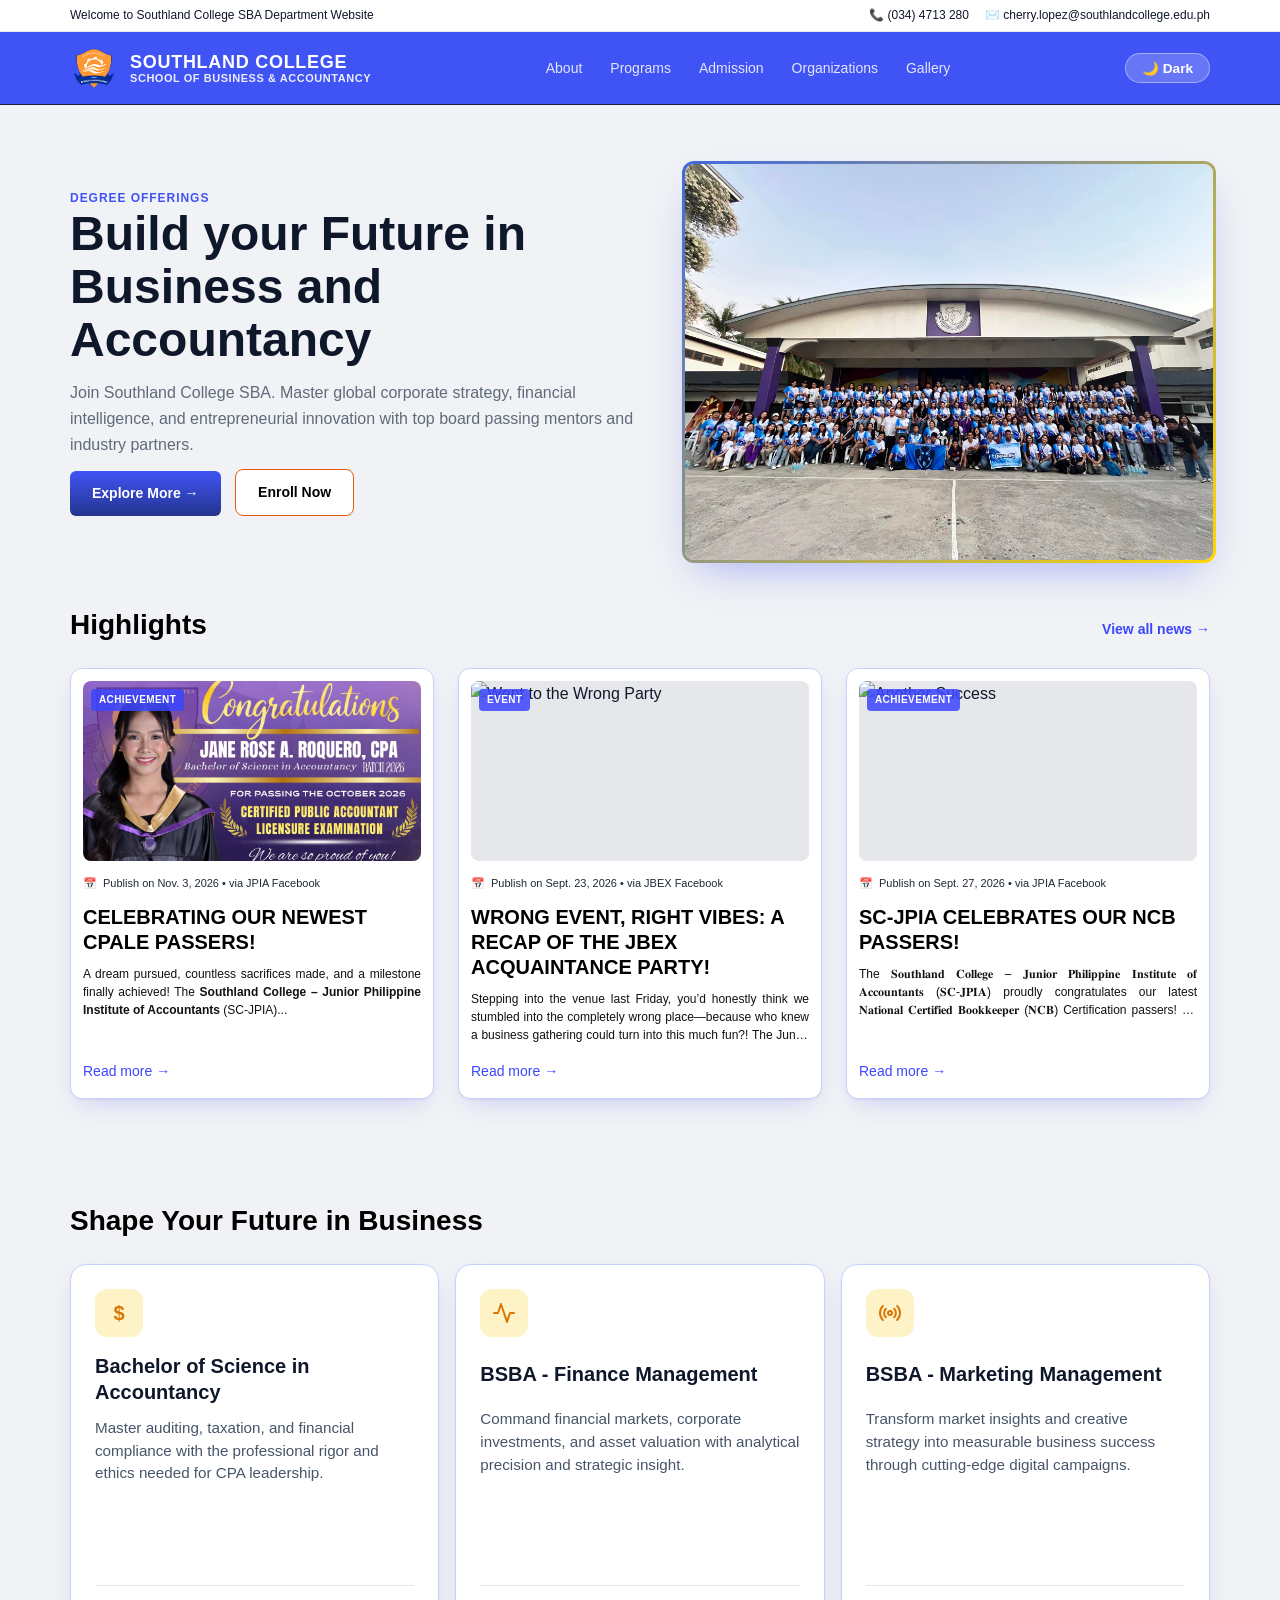
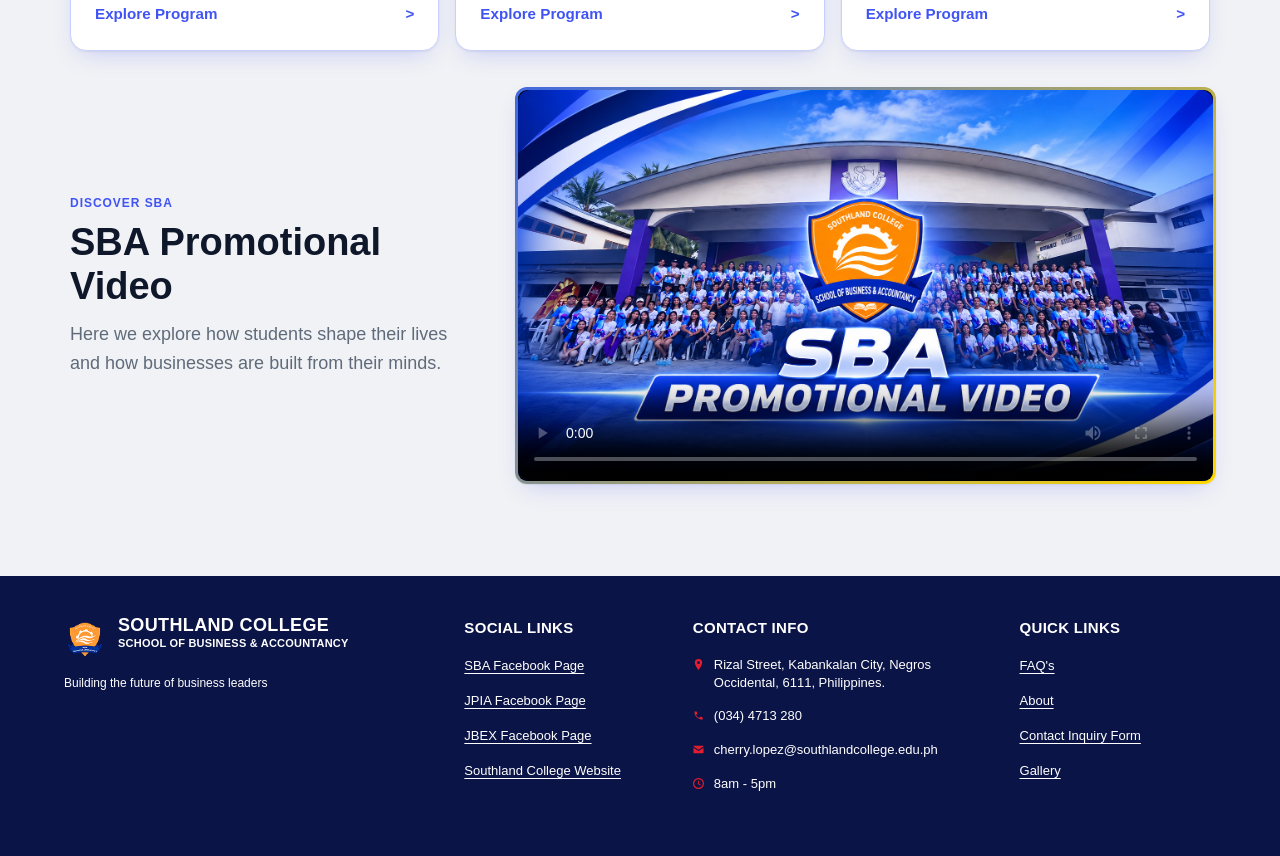
==== commit ff68b58d: "Add files via upload" ====
--- a/SBAWb2.0/html/index.html
+++ b/SBAWb2.0/html/index.html
@@ -88,7 +88,7 @@
                             <div class="news-meta">📅 <span>Publish on Nov. 3, 2026 • via JPIA Facebook</span></div>
                             <h3>Celebrating Our Newest CPALE Passers!</h3>
                             <p class="excerpt">A dream pursued, countless sacrifices made, and a milestone finally achieved! The <b>Southland College – Junior Philippine Institute of Accountants</b> (SC-JPIA)...</p>
-                            <a href="https://www.facebook.com/share/14tVyCzJqFy/" class="read-more">Read more →</a>
+                            <a href="https://www.facebook.com/share/14tVyCzJqFy/" target="_blank" class="read-more">Read more →</a>
                         </article>
                         <article class="news-card">
                             <div class="news-img">
@@ -98,7 +98,7 @@
                             <div class="news-meta">📅 <span>Publish on Sept. 23, 2026 • via JBEX Facebook</span></div>
                             <h3>WRONG EVENT, RIGHT VIBES: A Recap of the JBEX Acquaintance Party!</h3>
                             <p class="excerpt">Stepping into the venue last Friday, you’d honestly think we stumbled into the completely wrong place—because who knew a business gathering could turn into this much fun?! The Junior Business Executives (JBEX) officially kicked off the school year with our annual Acquaintance Party, bringing energy, style, and serious hype. </p>
-                            <a href="https://www.facebook.com/share/p/1HmKmuvf2T/" class="read-more">Read more →</a>
+                            <a href="https://www.facebook.com/share/p/1HmKmuvf2T/" target="_blank" class="read-more">Read more →</a>
                         </article>
                         <article class="news-card">
                             <div class="news-img">
@@ -110,9 +110,9 @@
                             <p class="excerpt">The 𝐒𝐨𝐮𝐭𝐡𝐥𝐚𝐧𝐝 𝐂𝐨𝐥𝐥𝐞𝐠𝐞 – 𝐉𝐮𝐧𝐢𝐨𝐫 𝐏𝐡𝐢𝐥𝐢𝐩𝐩𝐢𝐧𝐞 𝐈𝐧𝐬𝐭𝐢𝐭𝐮𝐭𝐞 𝐨𝐟 𝐀𝐜𝐜𝐨𝐮𝐧𝐭𝐚𝐧𝐭𝐬 (𝐒𝐂-𝐉𝐏𝐈𝐀) proudly congratulates our latest 𝐍𝐚𝐭𝐢𝐨𝐧𝐚𝐥 𝐂𝐞𝐫𝐭𝐢𝐟𝐢𝐞𝐝 𝐁𝐨𝐨𝐤𝐤𝐞𝐞𝐩𝐞𝐫 (𝐍𝐂𝐁) Certification passers! 🎉
 𝑹𝒉𝒐𝒃𝒆 𝑭𝒂𝒊𝒕𝒉 𝑷. 𝑷𝒂𝒏𝒈𝒂𝒏𝒊𝒃𝒂𝒏 — 𝘽𝙖𝙩𝙘𝙝 𝟮𝟬𝟭𝟰
 𝑵𝒐𝒗𝒂 𝑴𝒂𝒚 𝑫. 𝑪𝒂𝒓𝒂𝒏𝒆𝒍  — 𝘽𝙖𝙩𝙘𝙝 𝟮𝟬𝟮𝟱
-𝑹𝒂𝒗𝒆𝒏 𝑱. 𝑬𝒔𝒕𝒂𝒏𝒊𝒆𝒍 — 𝘽𝙖𝙩𝙘𝙝 𝟮𝟬𝟮𝟱
-𝑨𝒏𝒈𝒆𝒍 𝑳𝒊𝒛𝒂 𝑬. 𝑳𝒂𝒓𝒅𝒆𝒓𝒂 — 𝘾𝙪𝙧𝙧𝙚𝙣𝙩 4𝙩𝙝 𝙔𝙚𝙖𝙧 𝘽𝙎 𝘼𝙘𝙘𝙤𝙪𝙣𝙩𝙖𝙣𝙘𝙮</p>
-                            <a href="https://www.facebook.com/share/p/1BEBoQKeF8/" class="read-more">Read more →</a>
+𝑹𝒂𝒗𝒆𝒏 𝑱. 𝑬𝒔𝒕𝒂𝒏𝒊𝒆𝒍 — 𝘽𝙖𝙩𝙘�𝟮𝟬𝟮𝟱
+𝑨𝒏𝒈𝒆𝒍 𝑳𝒊𝒛𝒂 𝑬. 𝑳𝒂𝒓𝒅𝒆𝒓𝒂 — 𝘾𝙪𝙧𝙧𝙚𝙣� 4𝙩𝙝 𝙔𝙚𝙖𝙧 𝘽𝙎 𝘼𝙘𝙘𝙤𝙪𝙣𝙩𝙖𝙣𝙘𝙮</p>
+                            <a href="https://www.facebook.com/share/p/1BEBoQKeF8/" target="_blank" class="read-more">Read more →</a>
                         </article>
                         </div>
                     </section>
